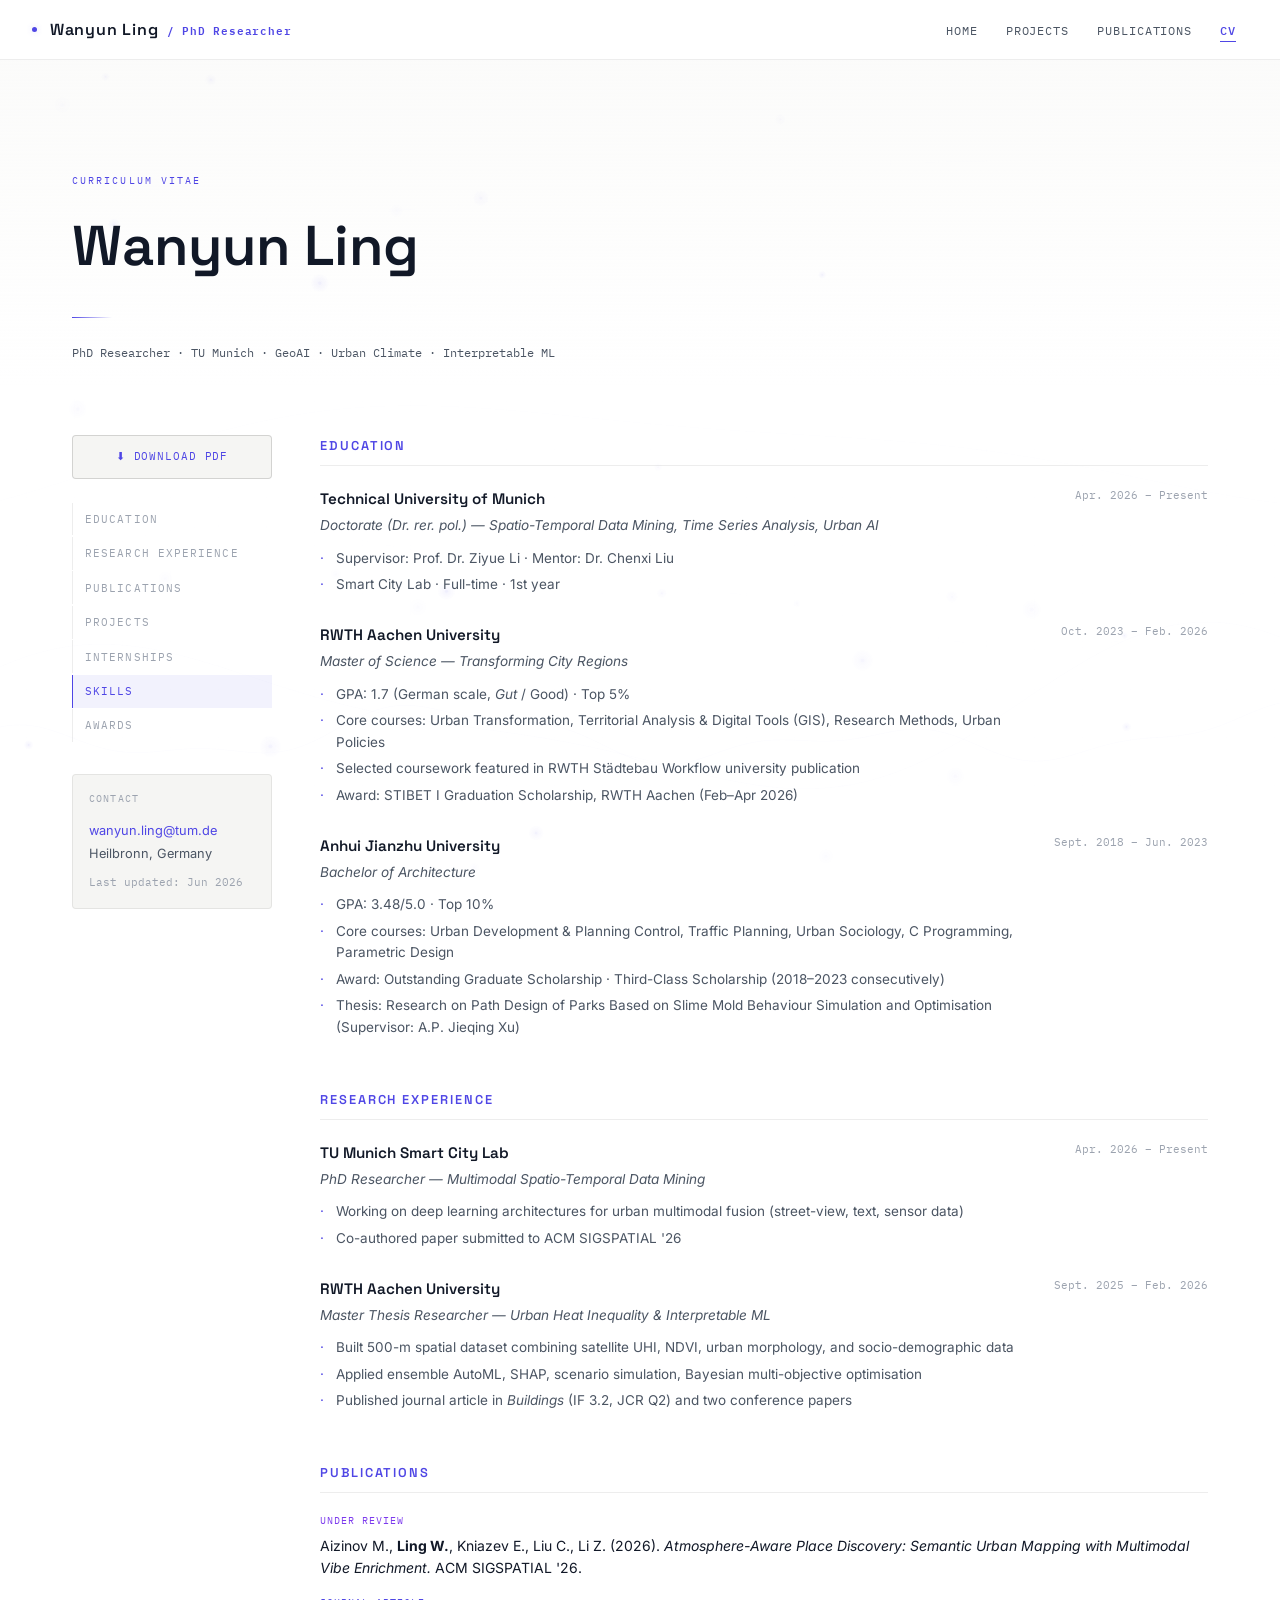
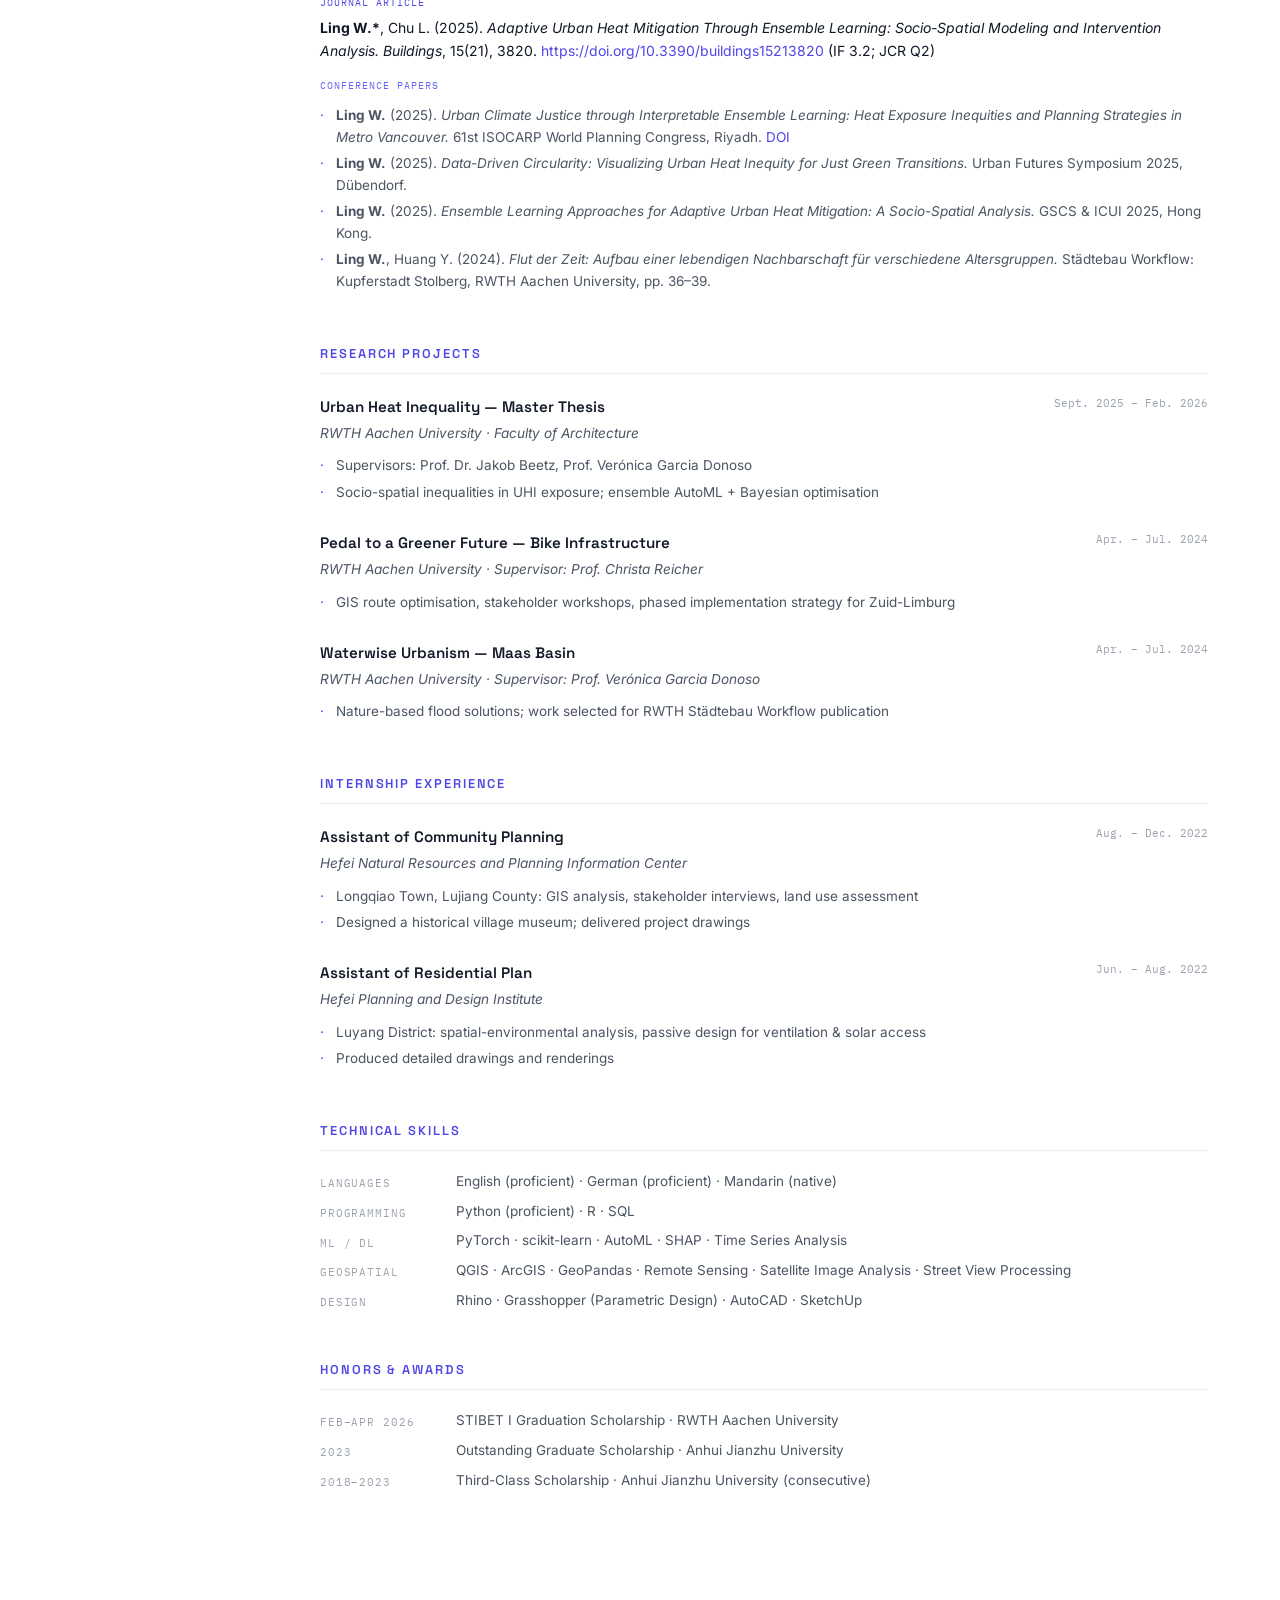
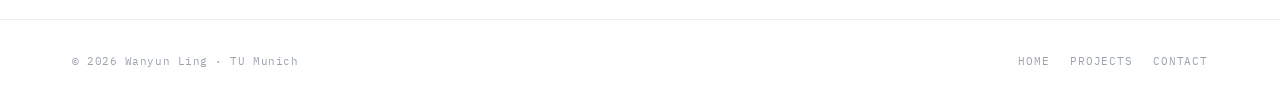
==== cv.html @ 62d0701e "Initial deploy — Wanyun Ling personal website" ====
<!DOCTYPE html>
<html lang="en">
<head>
  <meta charset="UTF-8" />
  <meta name="viewport" content="width=device-width, initial-scale=1.0" />
  <title>CV — Wanyun Ling</title>
  <link rel="stylesheet" href="css/style.css" />
</head>
<body>

<canvas id="bg-canvas"></canvas>

<nav class="nav">
  <div class="nav-logo">
    <span class="nav-dot"></span>
    Wanyun Ling
    <span>/ PhD Researcher</span>
  </div>
  <ul class="nav-links">
    <li><a href="index.html">Home</a></li>
    <li><a href="projects.html">Projects</a></li>
    <li><a href="index.html#publications">Publications</a></li>
    <li><a href="cv.html" class="active">CV</a></li>
  </ul>
  <button class="nav-toggle" aria-label="Menu">
    <span></span><span></span><span></span>
  </button>
</nav>

<main>
<div class="page-hero">
  <div class="page-hero-bg"></div>
  <div class="container" style="position: relative; z-index: 1; padding-top: 4rem;">
    <div class="section-label">Curriculum Vitae</div>
    <h1 class="section-title" style="font-size: clamp(2rem, 5vw, 3.5rem);">Wanyun Ling</h1>
    <div class="section-divider"></div>
    <p style="font-family: var(--font-mono); font-size: 0.78rem; color: var(--text-sub);">
      PhD Researcher · TU Munich · GeoAI · Urban Climate · Interpretable ML
    </p>
  </div>
</div>

<section class="section" style="padding-top: 1rem;">
  <div class="container">
    <div class="cv-layout">

      <!-- Sidebar ────────────────────────────────────────────── -->
      <aside class="cv-sidebar">
        <a href="wanyun_ling_cv_2026.pdf" download class="cv-download">⬇ Download PDF</a>

        <nav>
          <a href="#education">Education</a>
          <a href="#research">Research Experience</a>
          <a href="#publications">Publications</a>
          <a href="#projects">Projects</a>
          <a href="#internships">Internships</a>
          <a href="#skills">Skills</a>
          <a href="#awards">Awards</a>
        </nav>

        <div style="margin-top: 2rem; padding: 1rem; background: var(--surface); border: 1px solid var(--border); border-radius: var(--radius);">
          <div style="font-family: var(--font-mono); font-size: 0.6rem; letter-spacing: 0.12em; text-transform: uppercase; color: var(--text-dim); margin-bottom: 0.75rem;">Contact</div>
          <div style="font-size: 0.8rem; color: var(--text-sub); line-height: 1.8;">
            <div><a href="mailto:wanyun.ling@tum.de" style="color: var(--cyan);">wanyun.ling@tum.de</a></div>
            <div>Heilbronn, Germany</div>
            <div style="font-family: var(--font-mono); font-size: 0.7rem; color: var(--text-dim); margin-top: 0.4rem;">Last updated: Jun 2026</div>
          </div>
        </div>
      </aside>

      <!-- CV Content ──────────────────────────────────────────── -->
      <div>

        <!-- Education ─────────────────────────────────────────── -->
        <div class="cv-section" id="education">
          <div class="cv-section-title">Education</div>

          <div class="cv-entry">
            <div class="cv-entry-main">
              <h3>Technical University of Munich</h3>
              <h4>Doctorate (Dr. rer. pol.) — Spatio-Temporal Data Mining, Time Series Analysis, Urban AI</h4>
              <ul class="cv-bullets">
                <li>Supervisor: Prof. Dr. Ziyue Li · Mentor: Dr. Chenxi Liu</li>
                <li>Smart City Lab · Full-time · 1st year</li>
              </ul>
            </div>
            <div class="cv-entry-date">Apr. 2026 – Present</div>
          </div>

          <div class="cv-entry">
            <div class="cv-entry-main">
              <h3>RWTH Aachen University</h3>
              <h4>Master of Science — Transforming City Regions</h4>
              <ul class="cv-bullets">
                <li>GPA: 1.7 (German scale, <em>Gut</em> / Good) · Top 5%</li>
                <li>Core courses: Urban Transformation, Territorial Analysis &amp; Digital Tools (GIS), Research Methods, Urban Policies</li>
                <li>Selected coursework featured in RWTH Städtebau Workflow university publication</li>
                <li>Award: STIBET I Graduation Scholarship, RWTH Aachen (Feb–Apr 2026)</li>
              </ul>
            </div>
            <div class="cv-entry-date">Oct. 2023 – Feb. 2026</div>
          </div>

          <div class="cv-entry">
            <div class="cv-entry-main">
              <h3>Anhui Jianzhu University</h3>
              <h4>Bachelor of Architecture</h4>
              <ul class="cv-bullets">
                <li>GPA: 3.48/5.0 · Top 10%</li>
                <li>Core courses: Urban Development &amp; Planning Control, Traffic Planning, Urban Sociology, C Programming, Parametric Design</li>
                <li>Award: Outstanding Graduate Scholarship · Third-Class Scholarship (2018–2023 consecutively)</li>
                <li>Thesis: Research on Path Design of Parks Based on Slime Mold Behaviour Simulation and Optimisation (Supervisor: A.P. Jieqing Xu)</li>
              </ul>
            </div>
            <div class="cv-entry-date">Sept. 2018 – Jun. 2023</div>
          </div>
        </div>

        <!-- Research Experience ────────────────────────────────── -->
        <div class="cv-section" id="research">
          <div class="cv-section-title">Research Experience</div>

          <div class="cv-entry">
            <div class="cv-entry-main">
              <h3>TU Munich Smart City Lab</h3>
              <h4>PhD Researcher — Multimodal Spatio-Temporal Data Mining</h4>
              <ul class="cv-bullets">
                <li>Working on deep learning architectures for urban multimodal fusion (street-view, text, sensor data)</li>
                <li>Co-authored paper submitted to ACM SIGSPATIAL '26</li>
              </ul>
            </div>
            <div class="cv-entry-date">Apr. 2026 – Present</div>
          </div>

          <div class="cv-entry">
            <div class="cv-entry-main">
              <h3>RWTH Aachen University</h3>
              <h4>Master Thesis Researcher — Urban Heat Inequality &amp; Interpretable ML</h4>
              <ul class="cv-bullets">
                <li>Built 500-m spatial dataset combining satellite UHI, NDVI, urban morphology, and socio-demographic data</li>
                <li>Applied ensemble AutoML, SHAP, scenario simulation, Bayesian multi-objective optimisation</li>
                <li>Published journal article in <em>Buildings</em> (IF 3.2, JCR Q2) and two conference papers</li>
              </ul>
            </div>
            <div class="cv-entry-date">Sept. 2025 – Feb. 2026</div>
          </div>
        </div>

        <!-- Publications ──────────────────────────────────────── -->
        <div class="cv-section" id="publications">
          <div class="cv-section-title">Publications</div>

          <div style="margin-bottom: 1rem;" class="fade-in">
            <div style="font-family: var(--font-mono); font-size: 0.62rem; color: var(--orange); text-transform: uppercase; letter-spacing: 0.1em; margin-bottom: 0.3rem;">Under Review</div>
            <p style="font-size: 0.875rem; color: var(--text); line-height: 1.6;">
              Aizinov M., <strong>Ling W.</strong>, Kniazev E., Liu C., Li Z. (2026). <em>Atmosphere-Aware Place Discovery: Semantic Urban Mapping with Multimodal Vibe Enrichment.</em> ACM SIGSPATIAL '26.
            </p>
          </div>

          <div style="margin-bottom: 1rem;" class="fade-in">
            <div style="font-family: var(--font-mono); font-size: 0.62rem; color: var(--cyan); text-transform: uppercase; letter-spacing: 0.1em; margin-bottom: 0.3rem;">Journal Article</div>
            <p style="font-size: 0.875rem; color: var(--text); line-height: 1.6;">
              <strong>Ling W.*</strong>, Chu L. (2025). <em>Adaptive Urban Heat Mitigation Through Ensemble Learning: Socio-Spatial Modeling and Intervention Analysis.</em> <em>Buildings</em>, 15(21), 3820. <a href="https://doi.org/10.3390/buildings15213820" target="_blank">https://doi.org/10.3390/buildings15213820</a> (IF 3.2; JCR Q2)
            </p>
          </div>

          <div style="margin-bottom: 1rem;" class="fade-in">
            <div style="font-family: var(--font-mono); font-size: 0.62rem; color: var(--text-mono); text-transform: uppercase; letter-spacing: 0.1em; margin-bottom: 0.3rem;">Conference Papers</div>
            <ul class="cv-bullets">
              <li><strong>Ling W.</strong> (2025). <em>Urban Climate Justice through Interpretable Ensemble Learning: Heat Exposure Inequities and Planning Strategies in Metro Vancouver.</em> 61st ISOCARP World Planning Congress, Riyadh. <a href="https://doi.org/10.47472/VTngcBRh" target="_blank">DOI</a></li>
              <li><strong>Ling W.</strong> (2025). <em>Data-Driven Circularity: Visualizing Urban Heat Inequity for Just Green Transitions.</em> Urban Futures Symposium 2025, Dübendorf.</li>
              <li><strong>Ling W.</strong> (2025). <em>Ensemble Learning Approaches for Adaptive Urban Heat Mitigation: A Socio-Spatial Analysis.</em> GSCS &amp; ICUI 2025, Hong Kong.</li>
              <li><strong>Ling W.</strong>, Huang Y. (2024). <em>Flut der Zeit: Aufbau einer lebendigen Nachbarschaft für verschiedene Altersgruppen.</em> Städtebau Workflow: Kupferstadt Stolberg, RWTH Aachen University, pp. 36–39.</li>
            </ul>
          </div>
        </div>

        <!-- Projects ──────────────────────────────────────────── -->
        <div class="cv-section" id="projects">
          <div class="cv-section-title">Research Projects</div>

          <div class="cv-entry">
            <div class="cv-entry-main">
              <h3>Urban Heat Inequality — Master Thesis</h3>
              <h4>RWTH Aachen University · Faculty of Architecture</h4>
              <ul class="cv-bullets">
                <li>Supervisors: Prof. Dr. Jakob Beetz, Prof. Verónica Garcia Donoso</li>
                <li>Socio-spatial inequalities in UHI exposure; ensemble AutoML + Bayesian optimisation</li>
              </ul>
            </div>
            <div class="cv-entry-date">Sept. 2025 – Feb. 2026</div>
          </div>

          <div class="cv-entry">
            <div class="cv-entry-main">
              <h3>Pedal to a Greener Future — Bike Infrastructure</h3>
              <h4>RWTH Aachen University · Supervisor: Prof. Christa Reicher</h4>
              <ul class="cv-bullets">
                <li>GIS route optimisation, stakeholder workshops, phased implementation strategy for Zuid-Limburg</li>
              </ul>
            </div>
            <div class="cv-entry-date">Apr. – Jul. 2024</div>
          </div>

          <div class="cv-entry">
            <div class="cv-entry-main">
              <h3>Waterwise Urbanism — Maas Basin</h3>
              <h4>RWTH Aachen University · Supervisor: Prof. Verónica Garcia Donoso</h4>
              <ul class="cv-bullets">
                <li>Nature-based flood solutions; work selected for RWTH Städtebau Workflow publication</li>
              </ul>
            </div>
            <div class="cv-entry-date">Apr. – Jul. 2024</div>
          </div>
        </div>

        <!-- Internships ───────────────────────────────────────── -->
        <div class="cv-section" id="internships">
          <div class="cv-section-title">Internship Experience</div>

          <div class="cv-entry">
            <div class="cv-entry-main">
              <h3>Assistant of Community Planning</h3>
              <h4>Hefei Natural Resources and Planning Information Center</h4>
              <ul class="cv-bullets">
                <li>Longqiao Town, Lujiang County: GIS analysis, stakeholder interviews, land use assessment</li>
                <li>Designed a historical village museum; delivered project drawings</li>
              </ul>
            </div>
            <div class="cv-entry-date">Aug. – Dec. 2022</div>
          </div>

          <div class="cv-entry">
            <div class="cv-entry-main">
              <h3>Assistant of Residential Plan</h3>
              <h4>Hefei Planning and Design Institute</h4>
              <ul class="cv-bullets">
                <li>Luyang District: spatial-environmental analysis, passive design for ventilation &amp; solar access</li>
                <li>Produced detailed drawings and renderings</li>
              </ul>
            </div>
            <div class="cv-entry-date">Jun. – Aug. 2022</div>
          </div>
        </div>

        <!-- Skills ────────────────────────────────────────────── -->
        <div class="cv-section" id="skills">
          <div class="cv-section-title">Technical Skills</div>

          <div class="cv-skills-grid">
            <div class="cv-skill-cat">Languages</div>
            <div class="cv-skill-val">English (proficient) · German (proficient) · Mandarin (native)</div>

            <div class="cv-skill-cat">Programming</div>
            <div class="cv-skill-val">Python (proficient) · R · SQL</div>

            <div class="cv-skill-cat">ML / DL</div>
            <div class="cv-skill-val">PyTorch · scikit-learn · AutoML · SHAP · Time Series Analysis</div>

            <div class="cv-skill-cat">Geospatial</div>
            <div class="cv-skill-val">QGIS · ArcGIS · GeoPandas · Remote Sensing · Satellite Image Analysis · Street View Processing</div>

            <div class="cv-skill-cat">Design</div>
            <div class="cv-skill-val">Rhino · Grasshopper (Parametric Design) · AutoCAD · SketchUp</div>
          </div>
        </div>

        <!-- Awards ────────────────────────────────────────────── -->
        <div class="cv-section" id="awards">
          <div class="cv-section-title">Honors &amp; Awards</div>

          <div class="cv-skills-grid">
            <div class="cv-skill-cat">Feb–Apr 2026</div>
            <div class="cv-skill-val">STIBET I Graduation Scholarship · RWTH Aachen University</div>

            <div class="cv-skill-cat">2023</div>
            <div class="cv-skill-val">Outstanding Graduate Scholarship · Anhui Jianzhu University</div>

            <div class="cv-skill-cat">2018–2023</div>
            <div class="cv-skill-val">Third-Class Scholarship · Anhui Jianzhu University (consecutive)</div>
          </div>
        </div>

      </div><!-- /cv-content -->
    </div><!-- /cv-layout -->
  </div>
</section>

<footer class="footer">
  <div class="container">
    <div class="footer-inner">
      <div class="footer-copy">© 2026 Wanyun Ling · TU Munich</div>
      <div class="footer-links">
        <a href="index.html">Home</a>
        <a href="projects.html">Projects</a>
        <a href="mailto:wanyun.ling@tum.de">Contact</a>
      </div>
    </div>
  </div>
</footer>
</main>

<script src="js/main.js"></script>
</body>
</html>
---- css/style.css ----
/* ============================================================
   Urban Latent Atlas — Main Stylesheet
   Fonts: Space Grotesk · Inter · IBM Plex Mono
   ============================================================ */

@import url('https://fonts.googleapis.com/css2?family=Space+Grotesk:wght@300;400;500;600;700&family=Inter:wght@300;400;500;600&family=IBM+Plex+Mono:wght@300;400;500&display=swap');

/* ── Variables ─────────────────────────────────────────────── */
:root {
  --bg:        #ffffff;
  --surface:   #f5f5f3;
  --surface2:  #eceae6;
  --border:    rgba(0, 0, 0, 0.07);
  --border2:   rgba(0, 0, 0, 0.14);

  --cyan:      #4f46e5;
  --cyan-dim:  rgba(79, 70, 229, 0.07);
  --cyan-glow: rgba(79, 70, 229, 0.18);
  --orange:    #7c3aed;
  --orange-dim:rgba(124, 58, 237, 0.07);

  --text:      #111827;
  --text-sub:  #4b5563;
  --text-dim:  #9ca3af;
  --text-mono: #6366f1;

  --font-head: 'Space Grotesk', sans-serif;
  --font-body: 'Inter', sans-serif;
  --font-mono: 'IBM Plex Mono', monospace;

  --nav-h: 60px;
  --radius: 4px;
  --transition: 0.25s ease;
}

/* Studio mode (Portfolio page) */
.studio-mode {
  --bg:        #f8f5f0;
  --surface:   #edeae4;
  --surface2:  #e2ddd6;
  --border:    rgba(0, 0, 0, 0.08);
  --border2:   rgba(0, 0, 0, 0.16);
  --text:      #1a1a1a;
  --text-sub:  #555;
  --text-dim:  #999;
  --text-mono: #7a5c44;
  --cyan:      #4f46e5;
  --cyan-dim:  rgba(79, 70, 229, 0.07);
  --orange:    #7c3aed;
  --orange-dim:rgba(124, 58, 237, 0.07);
}

/* ── Reset ─────────────────────────────────────────────────── */
*, *::before, *::after { box-sizing: border-box; margin: 0; padding: 0; }

html {
  scroll-behavior: smooth;
  font-size: 16px;
}

body {
  background: var(--bg);
  color: var(--text);
  font-family: var(--font-body);
  line-height: 1.7;
  min-height: 100vh;
  overflow-x: hidden;
  transition: background var(--transition), color var(--transition);
}

a { color: var(--cyan); text-decoration: none; transition: color var(--transition); }
a:hover { color: var(--orange); }

img { max-width: 100%; display: block; }

/* ── Canvas Background ──────────────────────────────────────── */
#bg-canvas {
  position: fixed;
  inset: 0;
  z-index: 0;
  pointer-events: none;
  opacity: 0.18;
}

/* ── Navigation ─────────────────────────────────────────────── */
.nav {
  position: fixed;
  top: 0; left: 0; right: 0;
  height: var(--nav-h);
  z-index: 100;
  background: rgba(255, 255, 255, 0.92);
  backdrop-filter: blur(16px);
  border-bottom: 1px solid var(--border);
  display: flex;
  align-items: center;
  justify-content: space-between;
  padding: 0 2rem;
}

.nav-logo {
  font-family: var(--font-head);
  font-size: 1rem;
  font-weight: 600;
  letter-spacing: 0.05em;
  color: var(--text);
  display: flex;
  align-items: center;
  gap: 0.5rem;
}

.nav-logo span {
  color: var(--cyan);
  font-family: var(--font-mono);
  font-size: 0.7rem;
}

.nav-links {
  display: flex;
  align-items: center;
  gap: 0.25rem;
  list-style: none;
}

.nav-links a {
  font-family: var(--font-mono);
  font-size: 0.72rem;
  font-weight: 400;
  color: var(--text-sub);
  letter-spacing: 0.08em;
  text-transform: uppercase;
  padding: 0.4rem 0.75rem;
  border-radius: var(--radius);
  position: relative;
  transition: color var(--transition);
}

.nav-links a::after {
  content: '';
  position: absolute;
  bottom: 2px; left: 50%; right: 50%;
  height: 1px;
  background: var(--cyan);
  transition: left var(--transition), right var(--transition);
}

.nav-links a:hover,
.nav-links a.active {
  color: var(--text);
}

.nav-links a:hover::after,
.nav-links a.active::after {
  left: 0.75rem; right: 0.75rem;
}

.nav-links a.active {
  color: var(--cyan);
  font-weight: 500;
}

.nav-dot {
  width: 5px; height: 5px;
  border-radius: 50%;
  background: var(--cyan);
  box-shadow: 0 0 6px var(--cyan-glow);
  display: inline-block;
  margin-right: 0.3rem;
  animation: pulse 2s infinite;
}

@keyframes pulse {
  0%, 100% { opacity: 1; }
  50% { opacity: 0.3; }
}

/* Hamburger */
.nav-toggle {
  display: none;
  flex-direction: column;
  gap: 4px;
  cursor: pointer;
  padding: 4px;
}

.nav-toggle span {
  display: block;
  width: 22px; height: 1.5px;
  background: var(--text);
  transition: var(--transition);
}

/* ── Main Content Wrapper ───────────────────────────────────── */
main {
  position: relative;
  z-index: 1;
  padding-top: var(--nav-h);
}

/* ── Section Base ───────────────────────────────────────────── */
.section {
  padding: 5rem 0;
}

.container {
  max-width: 1200px;
  margin: 0 auto;
  padding: 0 2rem;
}

.container--wide {
  max-width: 1280px;
  margin: 0 auto;
  padding: 0 2rem;
}

/* ── Section Header ─────────────────────────────────────────── */
.section-label {
  font-family: var(--font-mono);
  font-size: 0.65rem;
  letter-spacing: 0.2em;
  text-transform: uppercase;
  color: var(--cyan);
  margin-bottom: 0.5rem;
}

.section-title {
  font-family: var(--font-head);
  font-size: clamp(1.5rem, 3vw, 2.25rem);
  font-weight: 600;
  color: var(--text);
  margin-bottom: 0.5rem;
}

.section-sub {
  color: var(--text-sub);
  font-size: 0.95rem;
  max-width: 560px;
}

.section-divider {
  width: 40px; height: 1px;
  background: linear-gradient(90deg, var(--cyan), transparent);
  margin: 1.5rem 0;
}

/* ── Hero (Home) ────────────────────────────────────────────── */
.hero {
  min-height: 100vh;
  display: flex;
  align-items: center;
  position: relative;
  overflow: hidden;
  padding-top: var(--nav-h);
}

.hero-content {
  position: relative;
  z-index: 2;
  max-width: 800px;
}

.hero-tag {
  font-family: var(--font-mono);
  font-size: 0.68rem;
  letter-spacing: 0.25em;
  text-transform: uppercase;
  color: var(--cyan);
  margin-bottom: 1.5rem;
  display: flex;
  align-items: center;
  gap: 0.6rem;
}

.hero-tag::before {
  content: '';
  width: 24px; height: 1px;
  background: var(--cyan);
}

.hero-name {
  font-family: var(--font-head);
  font-size: clamp(2.5rem, 7vw, 5rem);
  font-weight: 700;
  line-height: 1.05;
  color: var(--text);
  letter-spacing: -0.02em;
  margin-bottom: 1rem;
}

.hero-name em {
  font-style: normal;
  color: var(--cyan);
}

.hero-role {
  font-family: var(--font-mono);
  font-size: clamp(0.75rem, 1.5vw, 0.9rem);
  color: var(--text-sub);
  letter-spacing: 0.1em;
  margin-bottom: 1.5rem;
  display: flex;
  flex-wrap: wrap;
  gap: 0.5rem;
  align-items: center;
}

.hero-role-sep {
  color: var(--text-dim);
}

.hero-tagline {
  font-size: 1.05rem;
  color: var(--text);
  max-width: 560px;
  margin-bottom: 2.5rem;
  line-height: 1.8;
  border-left: 2px solid var(--cyan);
  padding-left: 1rem;
}

.hero-chips {
  display: flex;
  flex-wrap: wrap;
  gap: 0.5rem;
  margin-bottom: 2.5rem;
}

.chip {
  font-family: var(--font-mono);
  font-size: 0.65rem;
  letter-spacing: 0.1em;
  text-transform: uppercase;
  padding: 0.3rem 0.75rem;
  border: 1px solid var(--border2);
  border-radius: 2px;
  color: var(--text-sub);
  background: var(--surface);
  transition: var(--transition);
}

.chip:hover {
  border-color: var(--cyan);
  color: var(--cyan);
  background: var(--cyan-dim);
}

.chip--cyan {
  border-color: var(--cyan);
  color: var(--cyan);
  background: var(--cyan-dim);
}

.chip--orange {
  border-color: var(--orange);
  color: var(--orange);
  background: var(--orange-dim);
}

.hero-cta {
  display: flex;
  gap: 1rem;
  flex-wrap: wrap;
}

.btn {
  font-family: var(--font-mono);
  font-size: 0.72rem;
  letter-spacing: 0.1em;
  text-transform: uppercase;
  padding: 0.7rem 1.5rem;
  border-radius: var(--radius);
  border: 1px solid;
  cursor: pointer;
  transition: var(--transition);
  display: inline-flex;
  align-items: center;
  gap: 0.5rem;
}

.btn--primary {
  background: var(--cyan);
  border-color: var(--cyan);
  color: var(--bg);
  font-weight: 500;
}

.btn--primary:hover {
  background: transparent;
  color: var(--cyan);
}

.btn--ghost {
  background: transparent;
  border-color: var(--border2);
  color: var(--text-sub);
}

.btn--ghost:hover {
  border-color: var(--cyan);
  color: var(--cyan);
}

/* Hero scroll indicator */
.scroll-hint {
  position: absolute;
  bottom: 2rem;
  left: 50%;
  transform: translateX(-50%);
  display: flex;
  flex-direction: column;
  align-items: center;
  gap: 0.4rem;
  color: var(--text-dim);
  font-family: var(--font-mono);
  font-size: 0.6rem;
  letter-spacing: 0.15em;
  animation: scrollHint 2s ease infinite;
}

.scroll-hint::after {
  content: '';
  width: 1px;
  height: 32px;
  background: linear-gradient(var(--text-dim), transparent);
}

@keyframes scrollHint {
  0%, 100% { transform: translateX(-50%) translateY(0); opacity: 0.6; }
  50% { transform: translateX(-50%) translateY(6px); opacity: 1; }
}

/* ── Research Identity Grid ─────────────────────────────────── */
.identity-grid {
  display: grid;
  grid-template-columns: repeat(3, 1fr);
  gap: 1px;
  background: var(--border);
  border: 1px solid var(--border);
  margin-top: 3rem;
}

.identity-card {
  background: var(--surface);
  padding: 1.75rem;
  position: relative;
  overflow: hidden;
  transition: background var(--transition);
}

.identity-card::before {
  content: '';
  position: absolute;
  top: 0; left: 0; right: 0;
  height: 2px;
  background: linear-gradient(90deg, var(--cyan), transparent);
  opacity: 0;
  transition: opacity var(--transition);
}

.identity-card:hover {
  background: var(--surface2);
}

.identity-card:hover::before {
  opacity: 1;
}

.identity-num {
  font-family: var(--font-mono);
  font-size: 0.65rem;
  color: var(--cyan);
  letter-spacing: 0.15em;
  margin-bottom: 0.75rem;
}

.identity-card h3 {
  font-family: var(--font-head);
  font-size: 1rem;
  font-weight: 600;
  color: var(--text);
  margin-bottom: 0.5rem;
}

.identity-card p {
  font-size: 0.85rem;
  color: var(--text-sub);
  line-height: 1.6;
}

/* ── Card Grid ──────────────────────────────────────────────── */
.card-grid {
  display: grid;
  grid-template-columns: repeat(auto-fill, minmax(300px, 1fr));
  gap: 1rem;
  margin-top: 2rem;
}

.card {
  background: var(--surface);
  border: 1px solid var(--border);
  border-radius: var(--radius);
  padding: 1.5rem;
  position: relative;
  overflow: hidden;
  transition: border-color var(--transition), transform var(--transition);
}

.card::before {
  content: '';
  position: absolute;
  top: 0; left: 0; right: 0;
  height: 1px;
  background: linear-gradient(90deg, var(--cyan), var(--orange), transparent);
  opacity: 0;
  transition: opacity var(--transition);
}

.card:hover {
  border-color: var(--border2);
  transform: translateY(-2px);
}

.card:hover::before {
  opacity: 1;
}

.card-type {
  font-family: var(--font-mono);
  font-size: 0.6rem;
  letter-spacing: 0.2em;
  text-transform: uppercase;
  color: var(--text-dim);
  margin-bottom: 0.75rem;
}

.card h3 {
  font-family: var(--font-head);
  font-size: 1.05rem;
  font-weight: 600;
  color: var(--text);
  margin-bottom: 0.5rem;
  line-height: 1.4;
}

.card p {
  font-size: 0.875rem;
  color: var(--text-sub);
  line-height: 1.6;
  margin-bottom: 1rem;
}

.card-tags {
  display: flex;
  flex-wrap: wrap;
  gap: 0.35rem;
  margin-top: auto;
}

.tag {
  font-family: var(--font-mono);
  font-size: 0.6rem;
  letter-spacing: 0.08em;
  text-transform: uppercase;
  padding: 0.2rem 0.5rem;
  border: 1px solid var(--border2);
  border-radius: 2px;
  color: var(--text-dim);
}

/* ── Publications ───────────────────────────────────────────── */
.pub-list {
  margin-top: 2rem;
}

.pub-year-group {
  margin-bottom: 2.5rem;
}

.pub-year {
  font-family: var(--font-mono);
  font-size: 0.7rem;
  letter-spacing: 0.2em;
  color: var(--cyan);
  margin-bottom: 1rem;
  display: flex;
  align-items: center;
  gap: 0.75rem;
}

.pub-year::after {
  content: '';
  flex: 1;
  height: 1px;
  background: var(--border);
}

.pub-item {
  background: transparent;
  border: 1px solid rgba(0,0,0,0.07);
  border-left: 2px solid transparent;
  padding: 1.25rem 1.5rem;
  margin-bottom: 0.75rem;
  border-radius: var(--radius);
  transition: border-color var(--transition), border-left-color var(--transition), background var(--transition);
  position: relative;
}
.pub-item:hover {
  background: rgba(255,255,255,0.5);
}

.pub-item:hover {
  border-color: rgba(0,0,0,0.12);
  border-left-color: var(--cyan);
}

.pub-status {
  font-family: var(--font-mono);
  font-size: 0.6rem;
  letter-spacing: 0.15em;
  text-transform: uppercase;
  padding: 0.15rem 0.5rem;
  border-radius: 2px;
  display: inline-block;
  margin-bottom: 0.6rem;
}

.pub-status--published {
  background: rgba(0, 229, 255, 0.1);
  color: var(--cyan);
  border: 1px solid rgba(0, 229, 255, 0.2);
}

.pub-status--review {
  background: rgba(255, 107, 53, 0.08);
  color: var(--orange);
  border: 1px solid rgba(255, 107, 53, 0.2);
}

.pub-status--conference {
  background: rgba(109, 212, 160, 0.08);
  color: var(--text-mono);
  border: 1px solid rgba(109, 212, 160, 0.2);
}

.pub-item h3 {
  font-family: var(--font-head);
  font-size: 0.95rem;
  font-weight: 500;
  color: var(--text);
  margin-bottom: 0.4rem;
  line-height: 1.5;
}

.pub-item h3 a {
  color: var(--text);
}

.pub-item h3 a:hover {
  color: var(--cyan);
}

.pub-authors {
  font-size: 0.82rem;
  color: var(--text-sub);
  margin-bottom: 0.3rem;
}

.pub-authors strong {
  color: var(--text);
  font-weight: 500;
}

.pub-venue {
  font-family: var(--font-mono);
  font-size: 0.75rem;
  color: var(--text-dim);
  font-style: italic;
  margin-bottom: 0.75rem;
}

.pub-links {
  display: flex;
  gap: 0.5rem;
  flex-wrap: wrap;
}

.pub-link {
  font-family: var(--font-mono);
  font-size: 0.6rem;
  letter-spacing: 0.1em;
  text-transform: uppercase;
  padding: 0.2rem 0.6rem;
  border: 1px solid var(--border2);
  border-radius: 2px;
  color: var(--text-sub);
  transition: var(--transition);
}

.pub-link:hover {
  border-color: var(--cyan);
  color: var(--cyan);
  background: var(--cyan-dim);
}

/* ── Teaching ───────────────────────────────────────────────── */
.teaching-grid {
  display: grid;
  grid-template-columns: 1fr 1fr;
  gap: 1rem;
  margin-top: 2rem;
}

.teaching-item {
  background: var(--surface);
  border: 1px solid var(--border);
  padding: 1.25rem 1.5rem;
  border-radius: var(--radius);
  transition: border-color var(--transition);
}

.teaching-item:hover {
  border-color: var(--border2);
}

.teaching-role {
  font-family: var(--font-mono);
  font-size: 0.65rem;
  letter-spacing: 0.15em;
  text-transform: uppercase;
  color: var(--orange);
  margin-bottom: 0.4rem;
}

.teaching-item h3 {
  font-family: var(--font-head);
  font-size: 0.95rem;
  font-weight: 500;
  color: var(--text);
  margin-bottom: 0.25rem;
}

.teaching-meta {
  font-size: 0.8rem;
  color: var(--text-sub);
  margin-bottom: 0.5rem;
}

.teaching-item p {
  font-size: 0.82rem;
  color: var(--text-dim);
  line-height: 1.6;
}

/* Topics cloud */
.topics-cloud {
  display: flex;
  flex-wrap: wrap;
  gap: 0.5rem;
  margin-top: 2rem;
  padding: 1.5rem;
  background: var(--surface);
  border: 1px solid var(--border);
  border-radius: var(--radius);
}

/* ── Projects ───────────────────────────────────────────────── */
.project-item {
  background: var(--surface);
  border: 1px solid var(--border);
  border-radius: var(--radius);
  padding: 2rem;
  margin-bottom: 1.25rem;
  display: grid;
  grid-template-columns: 1fr auto;
  gap: 2rem;
  align-items: start;
  transition: border-color var(--transition);
  position: relative;
  overflow: hidden;
}

.project-item::after {
  content: '';
  position: absolute;
  inset: 0;
  background: linear-gradient(135deg, var(--cyan-dim) 0%, transparent 60%);
  opacity: 0;
  transition: opacity var(--transition);
  pointer-events: none;
}

.project-item:hover {
  border-color: var(--border2);
}

.project-item:hover::after {
  opacity: 1;
}

.project-category {
  font-family: var(--font-mono);
  font-size: 0.6rem;
  letter-spacing: 0.2em;
  text-transform: uppercase;
  color: var(--cyan);
  margin-bottom: 0.5rem;
}

.project-item h2 {
  font-family: var(--font-head);
  font-size: 1.1rem;
  font-weight: 600;
  color: var(--text);
  margin-bottom: 0.5rem;
  line-height: 1.4;
}

.project-item h2 a {
  color: var(--text);
}

.project-item h2 a:hover {
  color: var(--cyan);
}

.project-desc {
  font-size: 0.875rem;
  color: var(--text-sub);
  margin-bottom: 1rem;
  line-height: 1.7;
}

.project-meta {
  text-align: right;
  flex-shrink: 0;
}

.project-date {
  font-family: var(--font-mono);
  font-size: 0.7rem;
  color: var(--text-dim);
  letter-spacing: 0.05em;
  margin-bottom: 0.5rem;
}

.project-outputs {
  display: flex;
  flex-direction: column;
  gap: 0.25rem;
  align-items: flex-end;
}

.output-link {
  font-family: var(--font-mono);
  font-size: 0.6rem;
  letter-spacing: 0.1em;
  text-transform: uppercase;
  padding: 0.2rem 0.5rem;
  border: 1px solid var(--border2);
  border-radius: 2px;
  color: var(--text-sub);
  transition: var(--transition);
}

.output-link:hover {
  border-color: var(--cyan);
  color: var(--cyan);
  background: var(--cyan-dim);
}

/* ── CV Page ────────────────────────────────────────────────── */
.cv-layout {
  display: grid;
  grid-template-columns: 200px 1fr;
  gap: 3rem;
  margin-top: 2rem;
  align-items: start;
}

.cv-sidebar {
  position: sticky;
  top: calc(var(--nav-h) + 2rem);
}

.cv-sidebar nav a {
  display: block;
  font-family: var(--font-mono);
  font-size: 0.68rem;
  letter-spacing: 0.1em;
  text-transform: uppercase;
  color: var(--text-dim);
  padding: 0.45rem 0.75rem;
  border-left: 1px solid var(--border);
  margin-bottom: 0.1rem;
  transition: var(--transition);
}

.cv-sidebar nav a:hover,
.cv-sidebar nav a.active {
  color: var(--cyan);
  border-left-color: var(--cyan);
  background: var(--cyan-dim);
}

.cv-download {
  margin-bottom: 1.5rem;
  padding: 0.7rem 1rem;
  background: var(--surface);
  border: 1px solid var(--border2);
  border-radius: var(--radius);
  font-family: var(--font-mono);
  font-size: 0.7rem;
  letter-spacing: 0.08em;
  text-transform: uppercase;
  color: var(--cyan);
  text-align: center;
  display: block;
  transition: var(--transition);
}

.cv-download:hover {
  background: var(--cyan);
  color: var(--bg);
}

.cv-section {
  margin-bottom: 3rem;
}

.cv-section-title {
  font-family: var(--font-head);
  font-size: 0.8rem;
  font-weight: 600;
  letter-spacing: 0.15em;
  text-transform: uppercase;
  color: var(--cyan);
  margin-bottom: 1.25rem;
  padding-bottom: 0.5rem;
  border-bottom: 1px solid var(--border);
}

.cv-entry {
  display: grid;
  grid-template-columns: 1fr auto;
  gap: 1rem;
  margin-bottom: 1.5rem;
  align-items: start;
}

.cv-entry-main h3 {
  font-family: var(--font-head);
  font-size: 0.95rem;
  font-weight: 600;
  color: var(--text);
  margin-bottom: 0.15rem;
}

.cv-entry-main h4 {
  font-size: 0.85rem;
  font-weight: 400;
  color: var(--text-sub);
  font-style: italic;
  margin-bottom: 0.5rem;
}

.cv-entry-date {
  font-family: var(--font-mono);
  font-size: 0.7rem;
  color: var(--text-dim);
  text-align: right;
  white-space: nowrap;
}

.cv-bullets {
  list-style: none;
  padding: 0;
  margin-top: 0.5rem;
}

.cv-bullets li {
  font-size: 0.845rem;
  color: var(--text-sub);
  padding: 0.15rem 0 0.15rem 1rem;
  position: relative;
  line-height: 1.6;
}

.cv-bullets li::before {
  content: '·';
  position: absolute;
  left: 0;
  color: var(--cyan);
}

.cv-skills-grid {
  display: grid;
  grid-template-columns: 120px 1fr;
  gap: 0.5rem 1rem;
  align-items: start;
}

.cv-skill-cat {
  font-family: var(--font-mono);
  font-size: 0.68rem;
  letter-spacing: 0.08em;
  text-transform: uppercase;
  color: var(--text-dim);
  padding-top: 0.2rem;
}

.cv-skill-val {
  font-size: 0.845rem;
  color: var(--text-sub);
  line-height: 1.6;
}

/* ── Portfolio ──────────────────────────────────────────────── */
.portfolio-nav {
  display: flex;
  gap: 0.5rem;
  flex-wrap: wrap;
  margin-bottom: 2.5rem;
}

.portfolio-nav button {
  font-family: var(--font-mono);
  font-size: 0.68rem;
  letter-spacing: 0.12em;
  text-transform: uppercase;
  padding: 0.45rem 1rem;
  border: 1px solid var(--border2);
  border-radius: var(--radius);
  background: transparent;
  color: var(--text-sub);
  cursor: pointer;
  transition: var(--transition);
}

.portfolio-nav button:hover,
.portfolio-nav button.active {
  border-color: var(--orange);
  color: var(--orange);
  background: var(--orange-dim);
}

.portfolio-grid {
  columns: 3;
  column-gap: 1rem;
}

.portfolio-item {
  break-inside: avoid;
  margin-bottom: 1rem;
  position: relative;
  overflow: hidden;
  border-radius: var(--radius);
  background: var(--surface);
  border: 1px solid var(--border);
  cursor: pointer;
}

.portfolio-item img {
  width: 100%;
  display: block;
  transition: transform 0.4s ease;
  filter: saturate(0.85);
}

.portfolio-item:hover img {
  transform: scale(1.03);
}

.portfolio-overlay {
  position: absolute;
  bottom: 0; left: 0; right: 0;
  background: linear-gradient(transparent, rgba(8,11,16,0.92));
  padding: 1.5rem 1rem 0.75rem;
  transform: translateY(100%);
  transition: transform 0.3s ease;
}

.portfolio-item:hover .portfolio-overlay {
  transform: translateY(0);
}

.portfolio-overlay h4 {
  font-family: var(--font-head);
  font-size: 0.85rem;
  color: var(--text);
  margin-bottom: 0.2rem;
}

.portfolio-overlay span {
  font-family: var(--font-mono);
  font-size: 0.6rem;
  letter-spacing: 0.1em;
  text-transform: uppercase;
  color: var(--orange);
}

/* Placeholder images */
.portfolio-placeholder {
  width: 100%;
  aspect-ratio: var(--ar, 1);
  display: flex;
  align-items: center;
  justify-content: center;
  background: var(--surface2);
  color: var(--text-dim);
  font-family: var(--font-mono);
  font-size: 0.7rem;
  letter-spacing: 0.1em;
}

/* ── Stats Row ──────────────────────────────────────────────── */
.stats-row {
  display: grid;
  grid-template-columns: repeat(4, 1fr);
  gap: 1px;
  background: var(--border);
  border: 1px solid var(--border);
  margin: 3rem 0;
}

.stat-item {
  background: var(--surface);
  padding: 1.5rem;
  text-align: center;
}

.stat-value {
  font-family: var(--font-head);
  font-size: 2rem;
  font-weight: 700;
  color: var(--cyan);
  line-height: 1;
  margin-bottom: 0.4rem;
}

.stat-label {
  font-family: var(--font-mono);
  font-size: 0.62rem;
  letter-spacing: 0.15em;
  text-transform: uppercase;
  color: var(--text-dim);
}

/* ── Footer ─────────────────────────────────────────────────── */
.footer {
  border-top: 1px solid var(--border);
  padding: 2rem 0;
  position: relative;
  z-index: 1;
}

.footer-inner {
  display: flex;
  justify-content: space-between;
  align-items: center;
  flex-wrap: wrap;
  gap: 1rem;
}

.footer-copy {
  font-family: var(--font-mono);
  font-size: 0.68rem;
  color: var(--text-dim);
  letter-spacing: 0.05em;
}

.footer-links {
  display: flex;
  gap: 1.25rem;
}

.footer-links a {
  font-family: var(--font-mono);
  font-size: 0.68rem;
  letter-spacing: 0.08em;
  text-transform: uppercase;
  color: var(--text-dim);
}

.footer-links a:hover {
  color: var(--cyan);
}

/* ── Coord Display ──────────────────────────────────────────── */
.coord-display {
  font-family: var(--font-mono);
  font-size: 0.62rem;
  color: var(--text-dim);
  letter-spacing: 0.05em;
}

/* ── Lightbox ───────────────────────────────────────────────── */
.lightbox {
  position: fixed;
  inset: 0;
  z-index: 200;
  background: rgba(0,0,0,0.92);
  display: flex;
  align-items: center;
  justify-content: center;
  opacity: 0;
  pointer-events: none;
  transition: opacity 0.3s ease;
}

.lightbox.active {
  opacity: 1;
  pointer-events: all;
}

.lightbox img {
  max-width: 90vw;
  max-height: 88vh;
  object-fit: contain;
  border-radius: var(--radius);
}

.lightbox-close {
  position: absolute;
  top: 1.5rem; right: 2rem;
  font-family: var(--font-mono);
  font-size: 1.5rem;
  color: var(--text-sub);
  cursor: pointer;
  background: none;
  border: none;
  transition: color var(--transition);
}

.lightbox-close:hover { color: var(--orange); }

/* ── Page Hero (inner pages) ────────────────────────────────── */
.page-hero {
  padding: 3rem 0 1.5rem;
  position: relative;
}

.page-hero-bg {
  position: absolute;
  inset: 0;
  background: linear-gradient(180deg, var(--surface) 0%, transparent 100%);
  opacity: 0.4;
}

/* ── Animations ─────────────────────────────────────────────── */
.fade-in {
  opacity: 0;
  transform: translateY(16px);
  transition: opacity 0.6s ease, transform 0.6s ease;
}

.fade-in.visible {
  opacity: 1;
  transform: none;
}

/* ── Responsive ─────────────────────────────────────────────── */
@media (max-width: 768px) {
  .nav-links { display: none; }
  .nav-links.open {
    display: flex;
    flex-direction: column;
    position: absolute;
    top: var(--nav-h);
    left: 0; right: 0;
    background: var(--surface);
    border-bottom: 1px solid var(--border);
    padding: 1rem;
    gap: 0;
  }
  .nav-toggle { display: flex; }

  .identity-grid { grid-template-columns: 1fr; }
  .teaching-grid { grid-template-columns: 1fr; }
  .stats-row { grid-template-columns: 1fr 1fr; }
  .cv-layout { grid-template-columns: 1fr; }
  .cv-sidebar { position: static; }
  .project-item { grid-template-columns: 1fr; }
  .project-meta { text-align: left; }
  .project-outputs { align-items: flex-start; flex-direction: row; }
  .portfolio-grid { columns: 2; }
  .footer-inner { flex-direction: column; text-align: center; }
  .hero-cta { flex-direction: column; }
}

@media (max-width: 480px) {
  .portfolio-grid { columns: 1; }
  .stats-row { grid-template-columns: 1fr; }
  .card-grid { grid-template-columns: 1fr; }
}
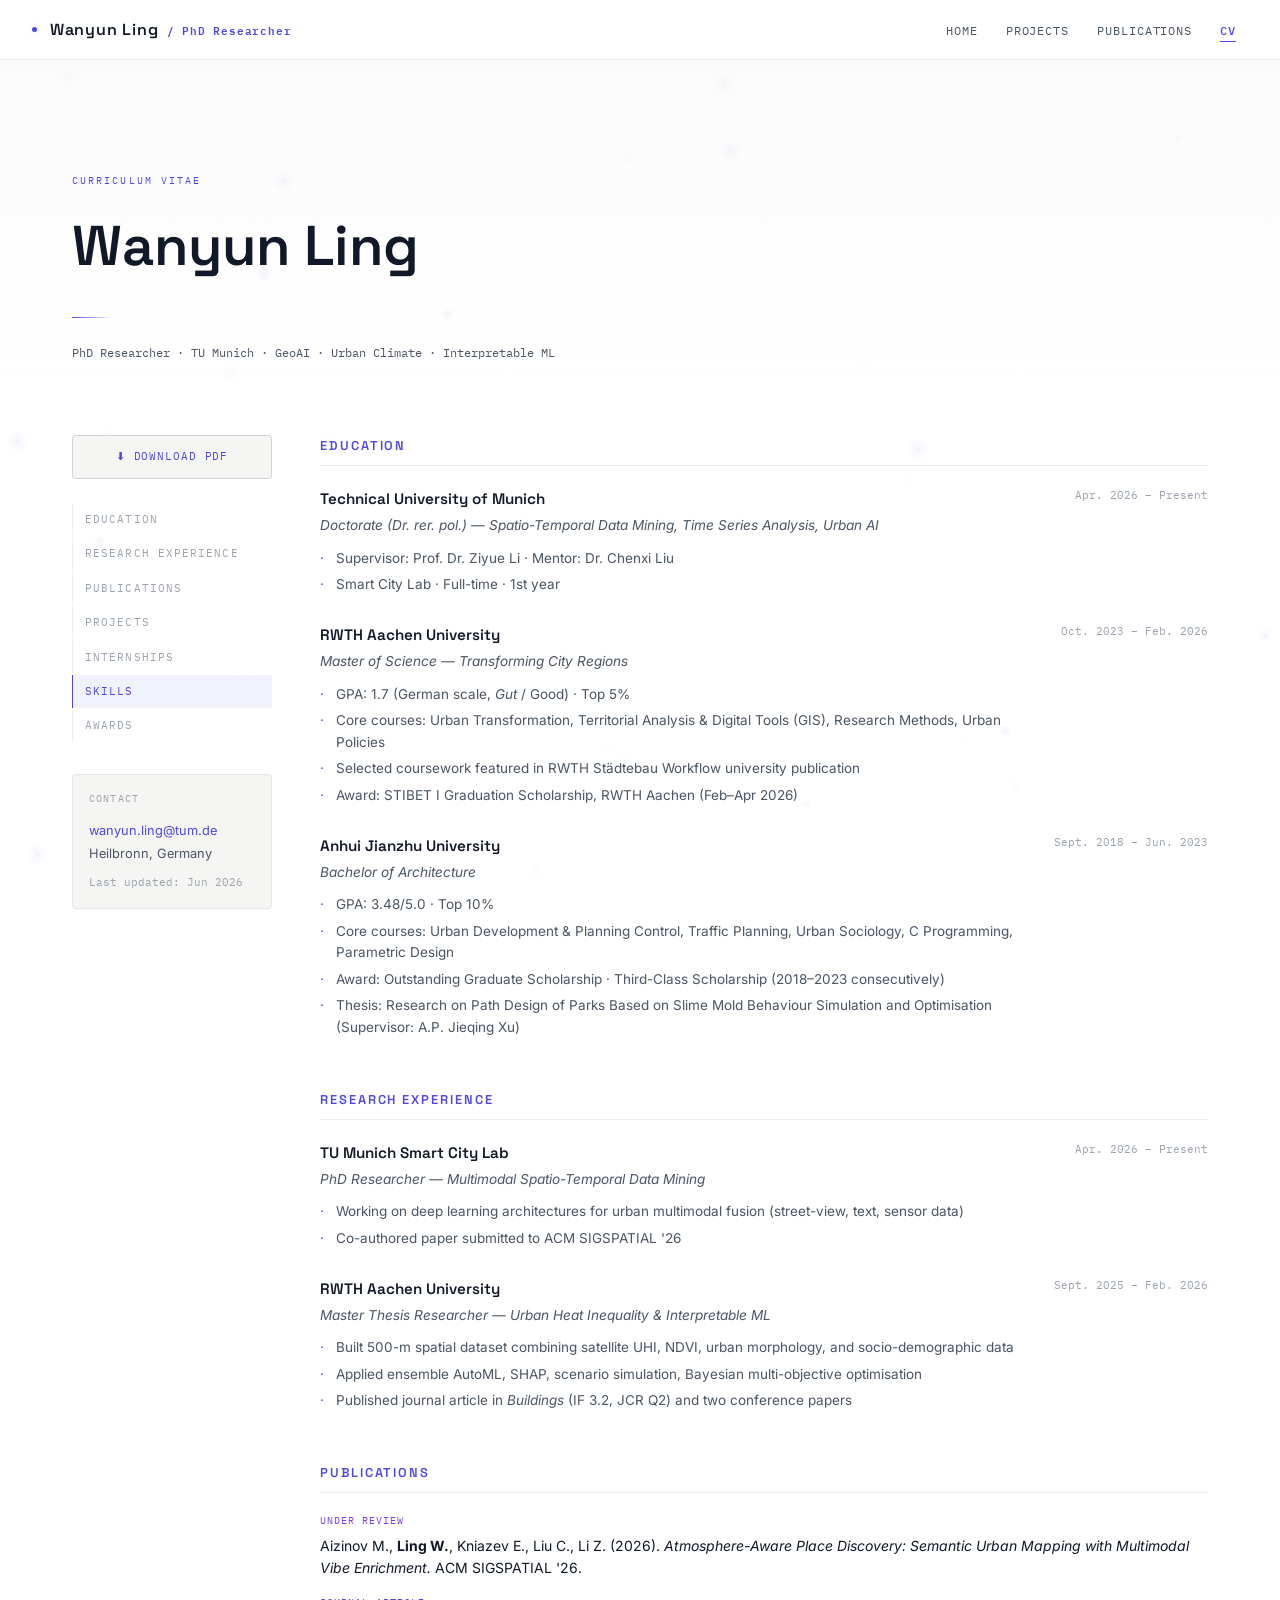
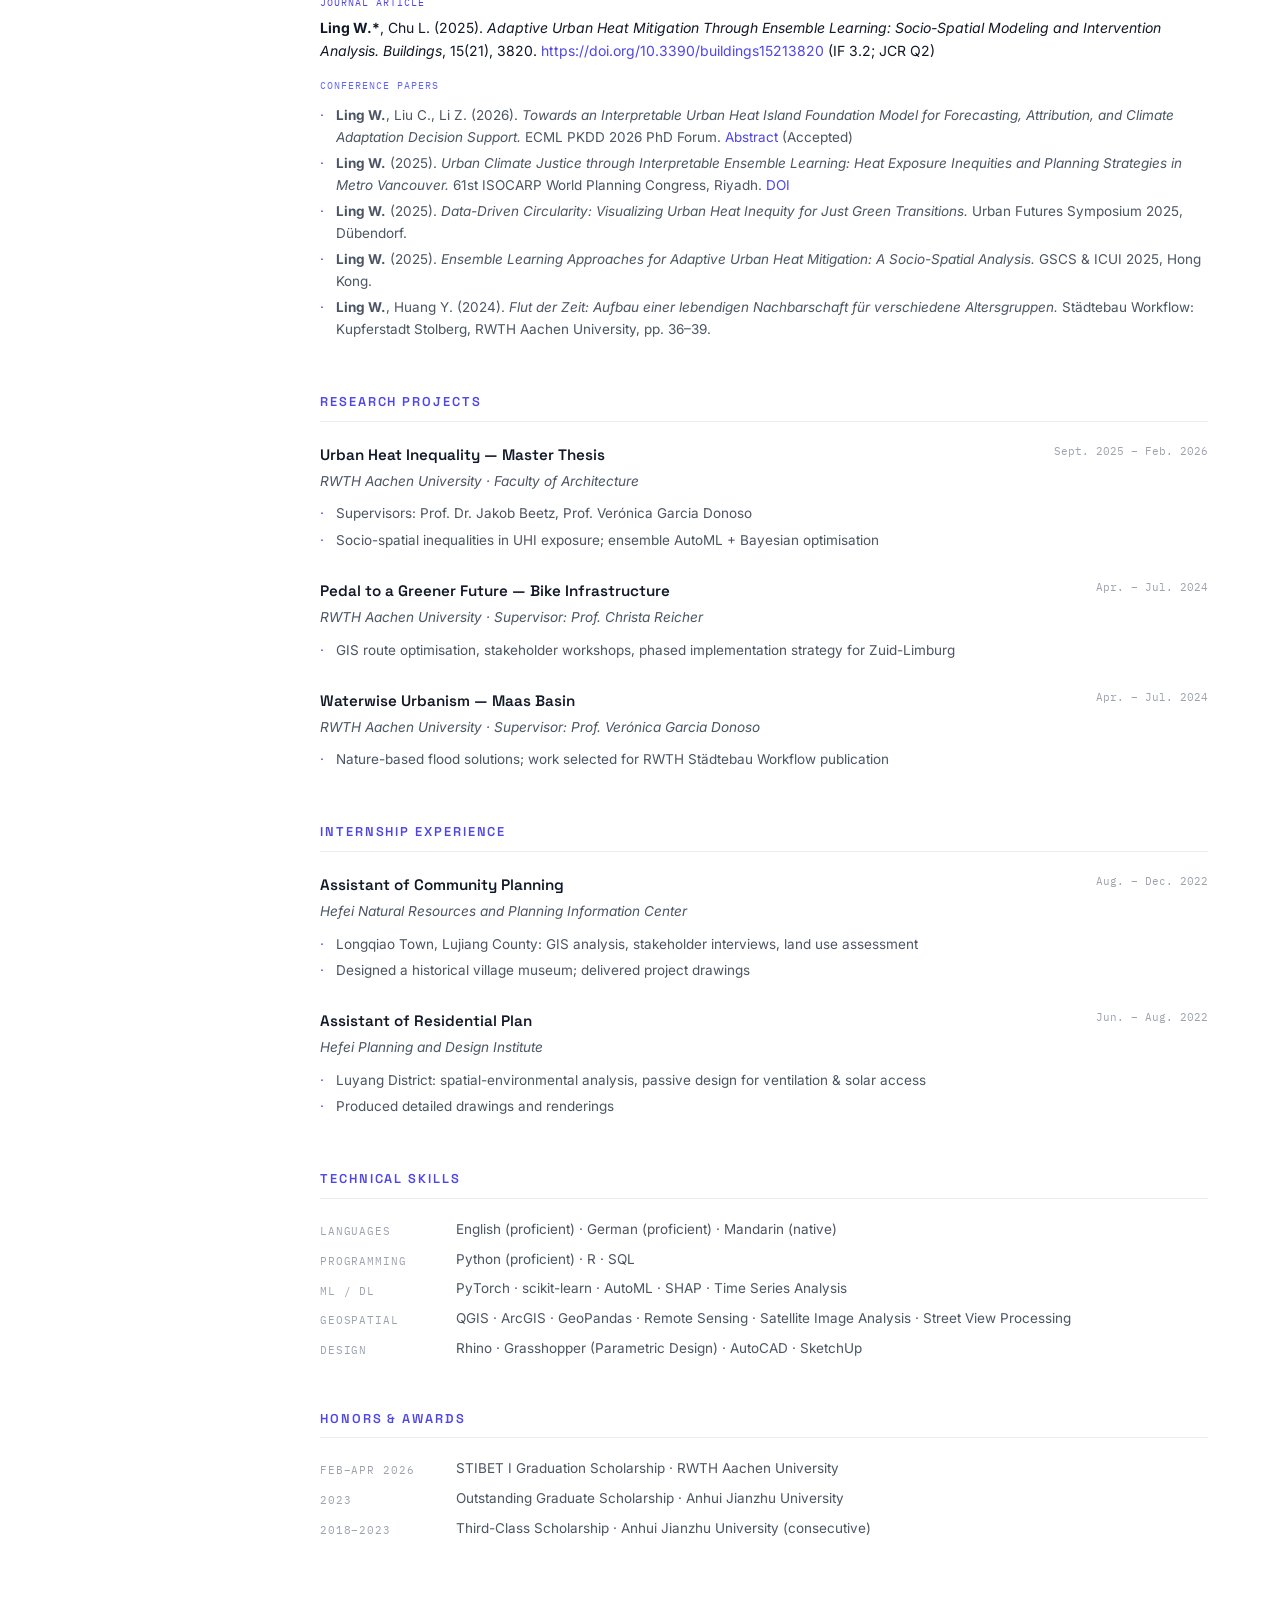
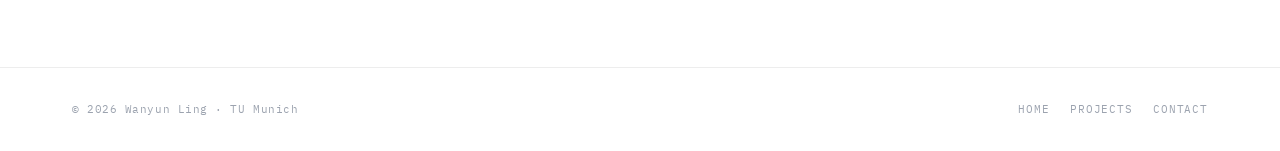
==== commit 99955a49: "Update ECML PKDD paper status" ====
--- a/cv.html
+++ b/cv.html
@@ -167,6 +167,7 @@
           <div style="margin-bottom: 1rem;" class="fade-in">
             <div style="font-family: var(--font-mono); font-size: 0.62rem; color: var(--text-mono); text-transform: uppercase; letter-spacing: 0.1em; margin-bottom: 0.3rem;">Conference Papers</div>
             <ul class="cv-bullets">
+              <li><strong>Ling W.</strong>, Liu C., Li Z. (2026). <em>Towards an Interpretable Urban Heat Island Foundation Model for Forecasting, Attribution, and Climate Adaptation Decision Support.</em> ECML PKDD 2026 PhD Forum. <a href="project/ecmlpkdd/draft_1/phd_forum_wyl.pdf" target="_blank">Abstract</a> (Accepted)</li>
               <li><strong>Ling W.</strong> (2025). <em>Urban Climate Justice through Interpretable Ensemble Learning: Heat Exposure Inequities and Planning Strategies in Metro Vancouver.</em> 61st ISOCARP World Planning Congress, Riyadh. <a href="https://doi.org/10.47472/VTngcBRh" target="_blank">DOI</a></li>
               <li><strong>Ling W.</strong> (2025). <em>Data-Driven Circularity: Visualizing Urban Heat Inequity for Just Green Transitions.</em> Urban Futures Symposium 2025, Dübendorf.</li>
               <li><strong>Ling W.</strong> (2025). <em>Ensemble Learning Approaches for Adaptive Urban Heat Mitigation: A Socio-Spatial Analysis.</em> GSCS &amp; ICUI 2025, Hong Kong.</li>
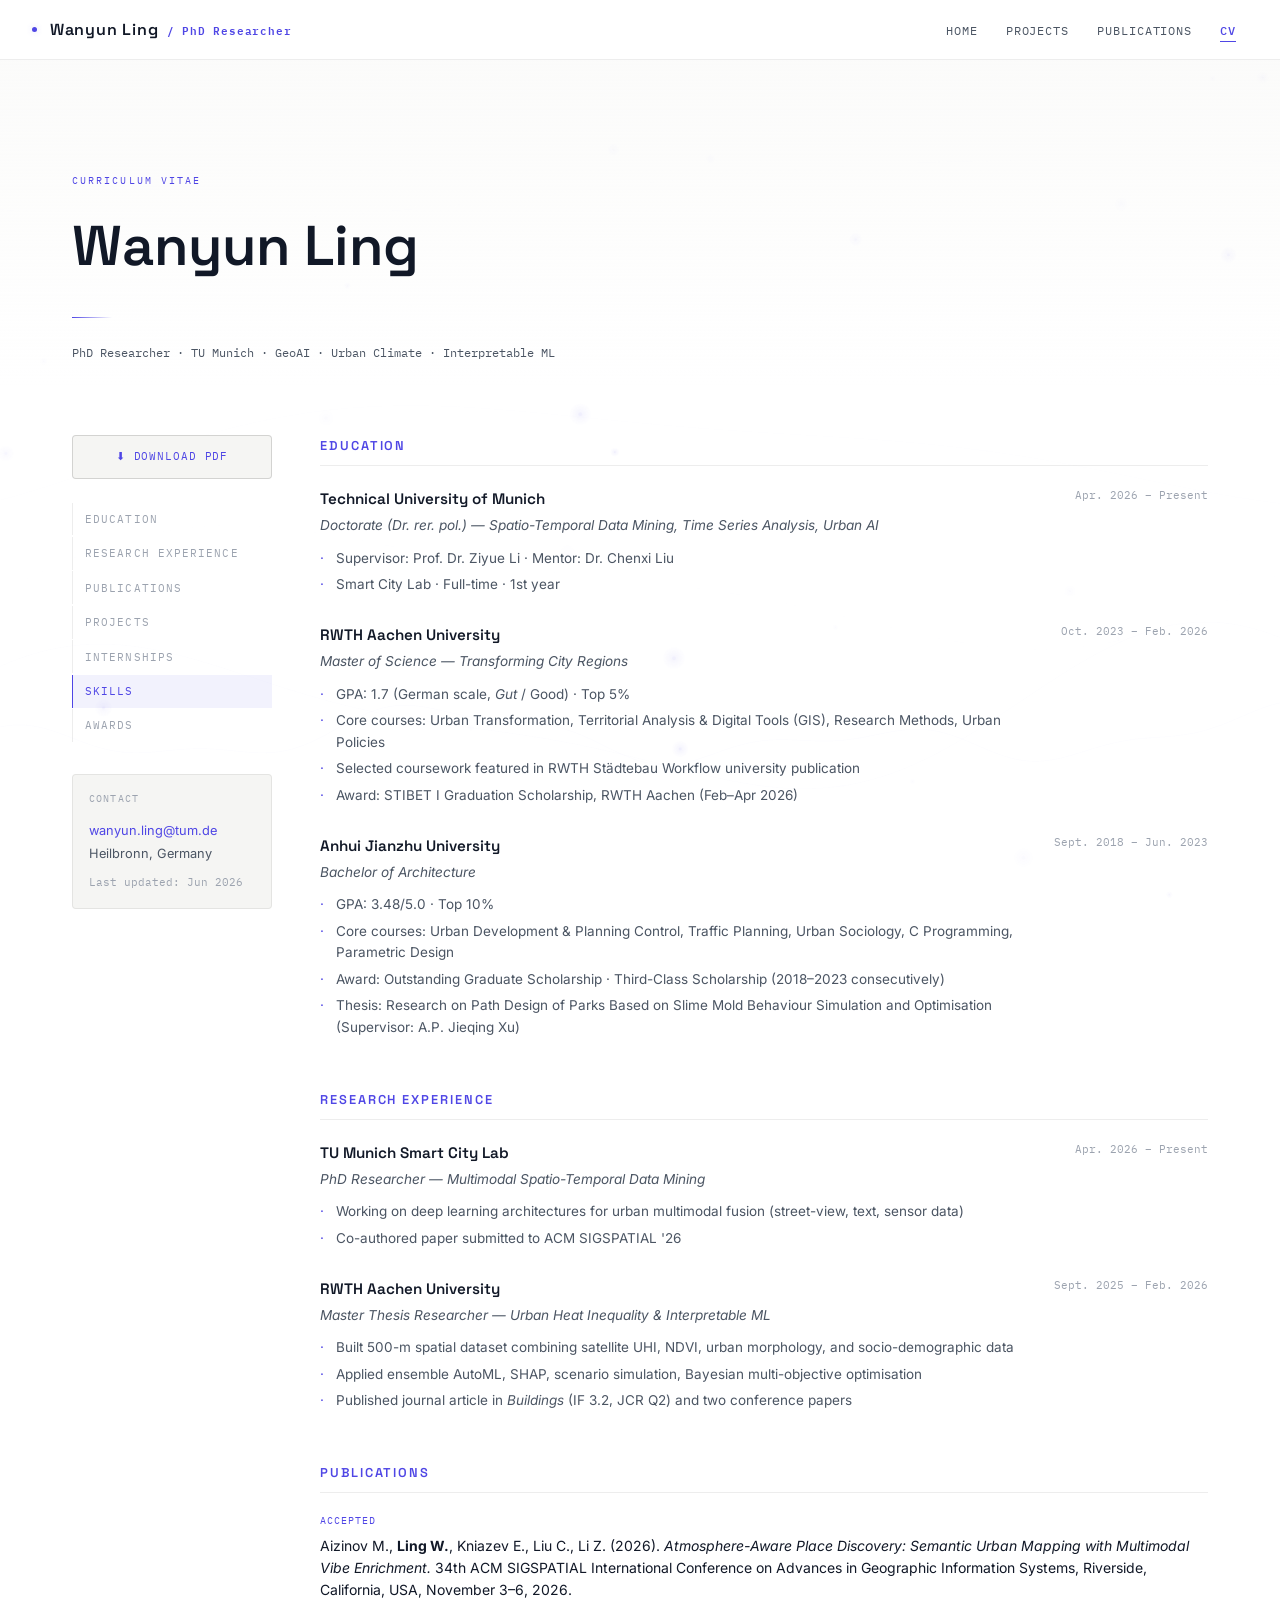
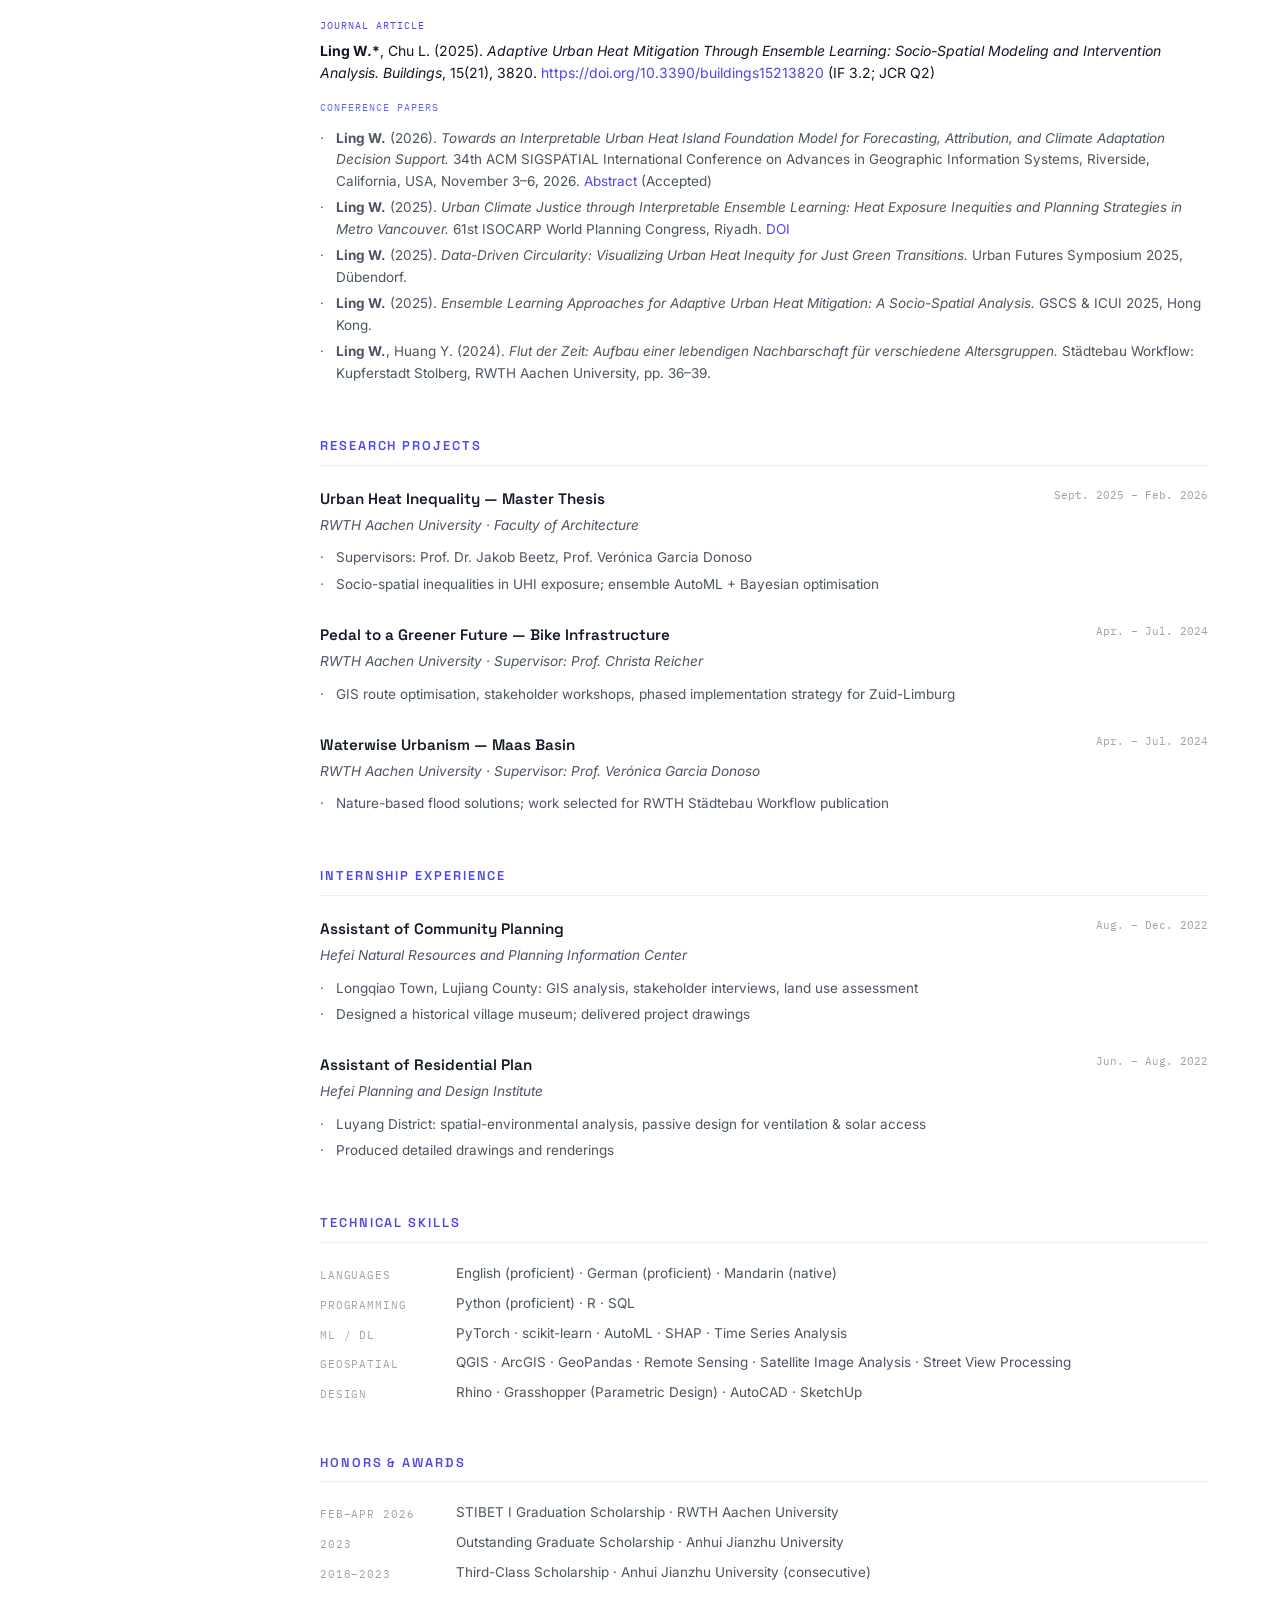
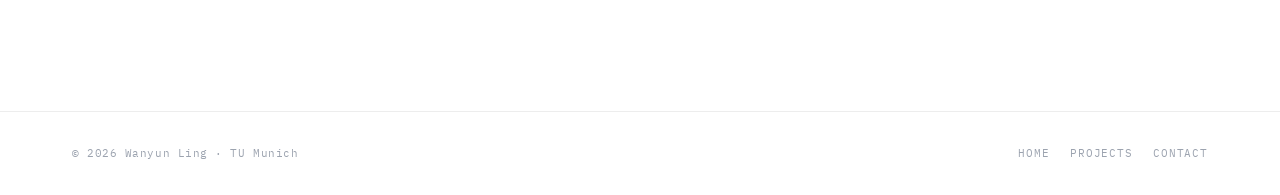
==== commit 2f8b328e: "Update SIGSPATIAL publication details" ====
--- a/cv.html
+++ b/cv.html
@@ -151,9 +151,9 @@
           <div class="cv-section-title">Publications</div>
 
           <div style="margin-bottom: 1rem;" class="fade-in">
-            <div style="font-family: var(--font-mono); font-size: 0.62rem; color: var(--orange); text-transform: uppercase; letter-spacing: 0.1em; margin-bottom: 0.3rem;">Under Review</div>
+            <div style="font-family: var(--font-mono); font-size: 0.62rem; color: var(--cyan); text-transform: uppercase; letter-spacing: 0.1em; margin-bottom: 0.3rem;">Accepted</div>
             <p style="font-size: 0.875rem; color: var(--text); line-height: 1.6;">
-              Aizinov M., <strong>Ling W.</strong>, Kniazev E., Liu C., Li Z. (2026). <em>Atmosphere-Aware Place Discovery: Semantic Urban Mapping with Multimodal Vibe Enrichment.</em> ACM SIGSPATIAL '26.
+              Aizinov M., <strong>Ling W.</strong>, Kniazev E., Liu C., Li Z. (2026). <em>Atmosphere-Aware Place Discovery: Semantic Urban Mapping with Multimodal Vibe Enrichment.</em> 34th ACM SIGSPATIAL International Conference on Advances in Geographic Information Systems, Riverside, California, USA, November 3–6, 2026.
             </p>
           </div>
 
@@ -167,7 +167,7 @@
           <div style="margin-bottom: 1rem;" class="fade-in">
             <div style="font-family: var(--font-mono); font-size: 0.62rem; color: var(--text-mono); text-transform: uppercase; letter-spacing: 0.1em; margin-bottom: 0.3rem;">Conference Papers</div>
             <ul class="cv-bullets">
-              <li><strong>Ling W.</strong>, Liu C., Li Z. (2026). <em>Towards an Interpretable Urban Heat Island Foundation Model for Forecasting, Attribution, and Climate Adaptation Decision Support.</em> ECML PKDD 2026 PhD Forum. <a href="project/ecmlpkdd/draft_1/phd_forum_wyl.pdf" target="_blank">Abstract</a> (Accepted)</li>
+              <li><strong>Ling W.</strong> (2026). <em>Towards an Interpretable Urban Heat Island Foundation Model for Forecasting, Attribution, and Climate Adaptation Decision Support.</em> 34th ACM SIGSPATIAL International Conference on Advances in Geographic Information Systems, Riverside, California, USA, November 3–6, 2026. <a href="project/ecmlpkdd/draft_1/phd_forum_wyl.pdf" target="_blank">Abstract</a> (Accepted)</li>
               <li><strong>Ling W.</strong> (2025). <em>Urban Climate Justice through Interpretable Ensemble Learning: Heat Exposure Inequities and Planning Strategies in Metro Vancouver.</em> 61st ISOCARP World Planning Congress, Riyadh. <a href="https://doi.org/10.47472/VTngcBRh" target="_blank">DOI</a></li>
               <li><strong>Ling W.</strong> (2025). <em>Data-Driven Circularity: Visualizing Urban Heat Inequity for Just Green Transitions.</em> Urban Futures Symposium 2025, Dübendorf.</li>
               <li><strong>Ling W.</strong> (2025). <em>Ensemble Learning Approaches for Adaptive Urban Heat Mitigation: A Socio-Spatial Analysis.</em> GSCS &amp; ICUI 2025, Hong Kong.</li>
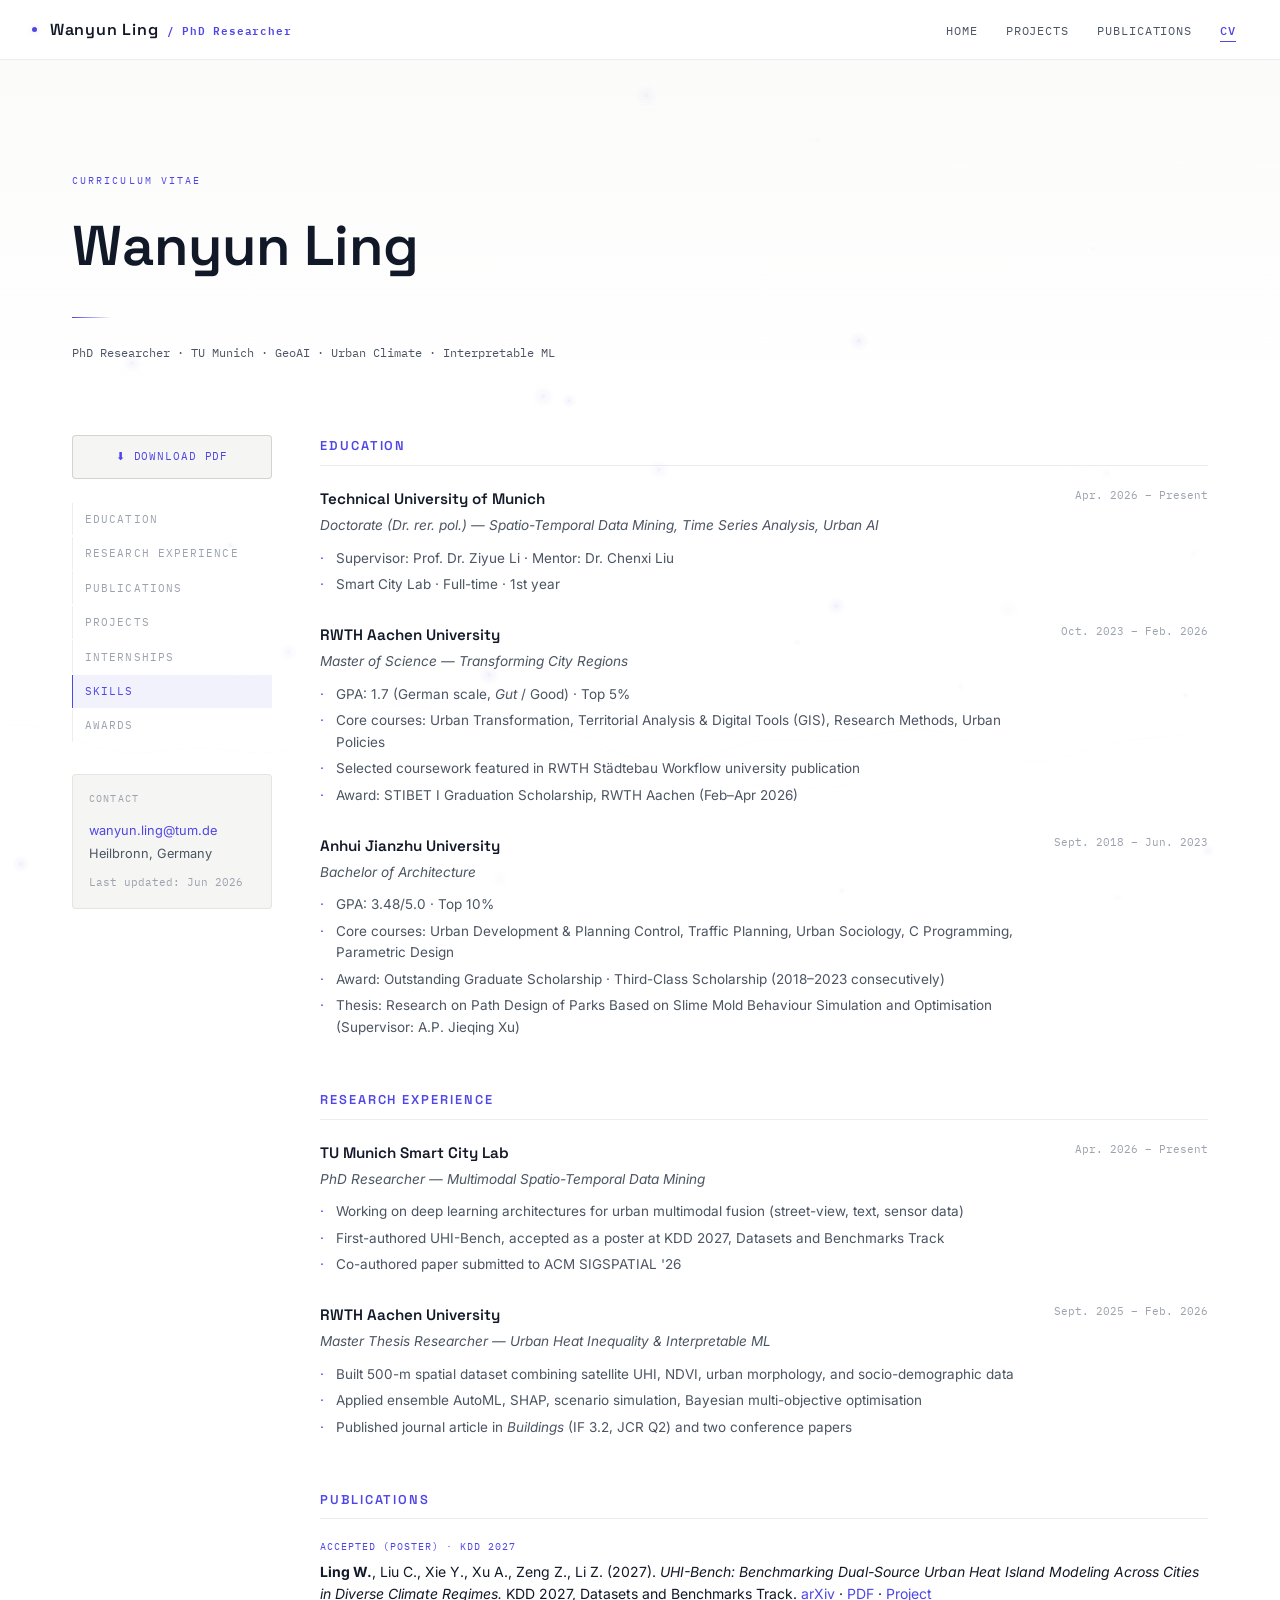
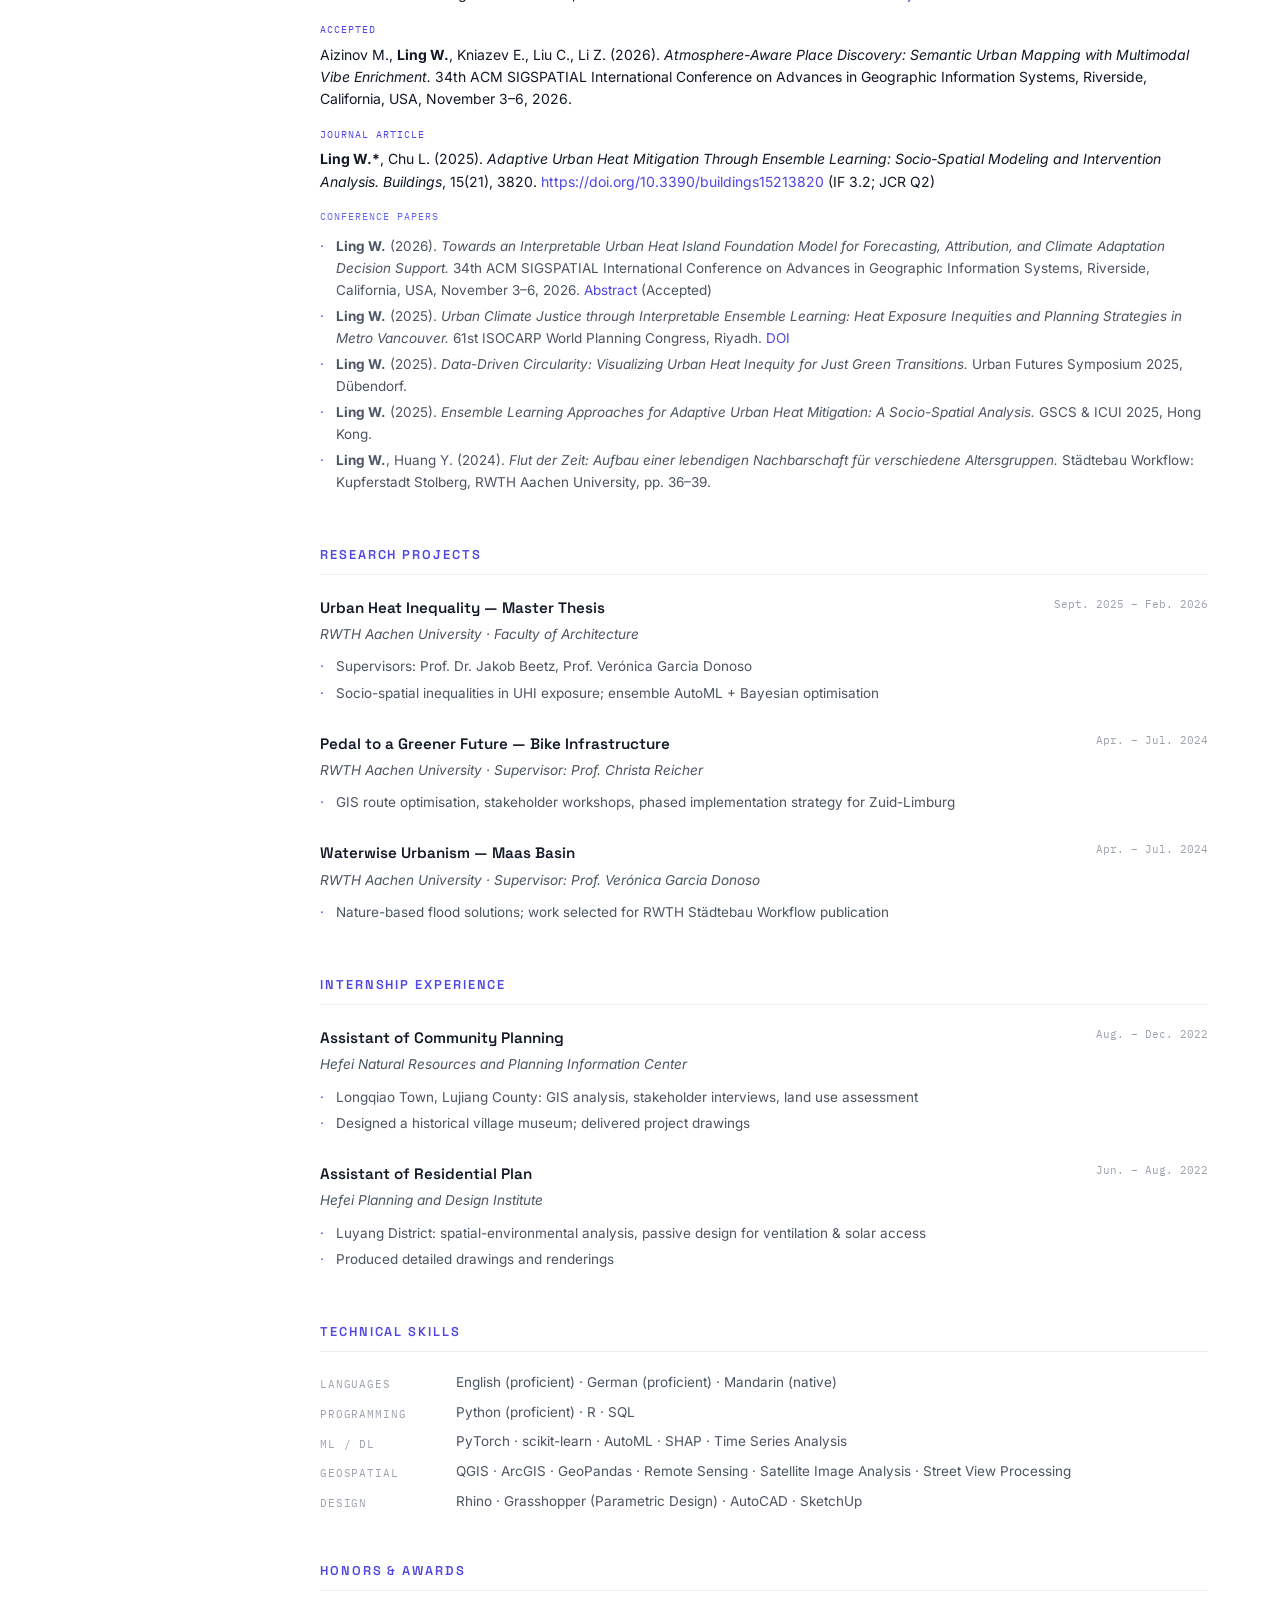
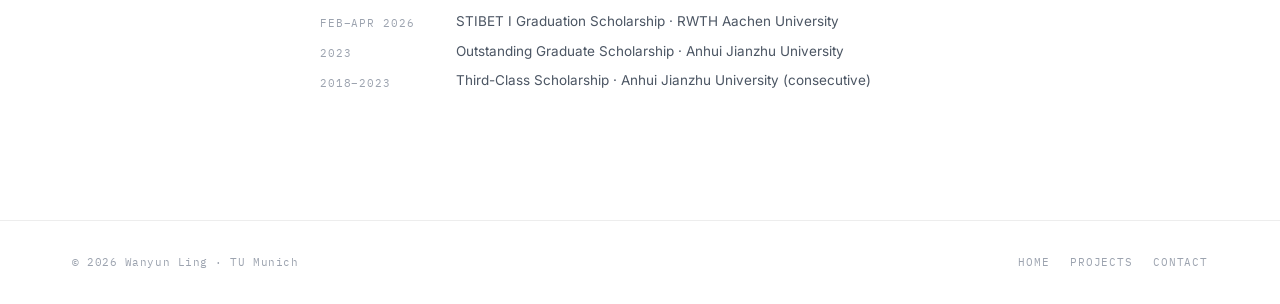
==== commit 3cc1e206: "Add accepted KDD 2027 UHI-Bench paper and project figures" ====
--- a/cv.html
+++ b/cv.html
@@ -126,6 +126,7 @@
               <h4>PhD Researcher — Multimodal Spatio-Temporal Data Mining</h4>
               <ul class="cv-bullets">
                 <li>Working on deep learning architectures for urban multimodal fusion (street-view, text, sensor data)</li>
+                <li>First-authored UHI-Bench, accepted as a poster at KDD 2027, Datasets and Benchmarks Track</li>
                 <li>Co-authored paper submitted to ACM SIGSPATIAL '26</li>
               </ul>
             </div>
@@ -149,6 +150,13 @@
         <!-- Publications ──────────────────────────────────────── -->
         <div class="cv-section" id="publications">
           <div class="cv-section-title">Publications</div>
+
+          <div style="margin-bottom: 1rem;" class="fade-in">
+            <div style="font-family: var(--font-mono); font-size: 0.62rem; color: var(--cyan); text-transform: uppercase; letter-spacing: 0.1em; margin-bottom: 0.3rem;">Accepted (Poster) · KDD 2027</div>
+            <p style="font-size: 0.875rem; color: var(--text); line-height: 1.6;">
+              <strong>Ling W.</strong>, Liu C., Xie Y., Xu A., Zeng Z., Li Z. (2027). <em>UHI-Bench: Benchmarking Dual-Source Urban Heat Island Modeling Across Cities in Diverse Climate Regimes.</em> KDD 2027, Datasets and Benchmarks Track. <a href="https://arxiv.org/abs/2608.23857" target="_blank" rel="noopener noreferrer">arXiv</a> · <a href="https://arxiv.org/pdf/2608.23857" target="_blank" rel="noopener noreferrer">PDF</a> · <a href="projects.html#uhi-bench">Project</a>
+            </p>
+          </div>
 
           <div style="margin-bottom: 1rem;" class="fade-in">
             <div style="font-family: var(--font-mono); font-size: 0.62rem; color: var(--cyan); text-transform: uppercase; letter-spacing: 0.1em; margin-bottom: 0.3rem;">Accepted</div>
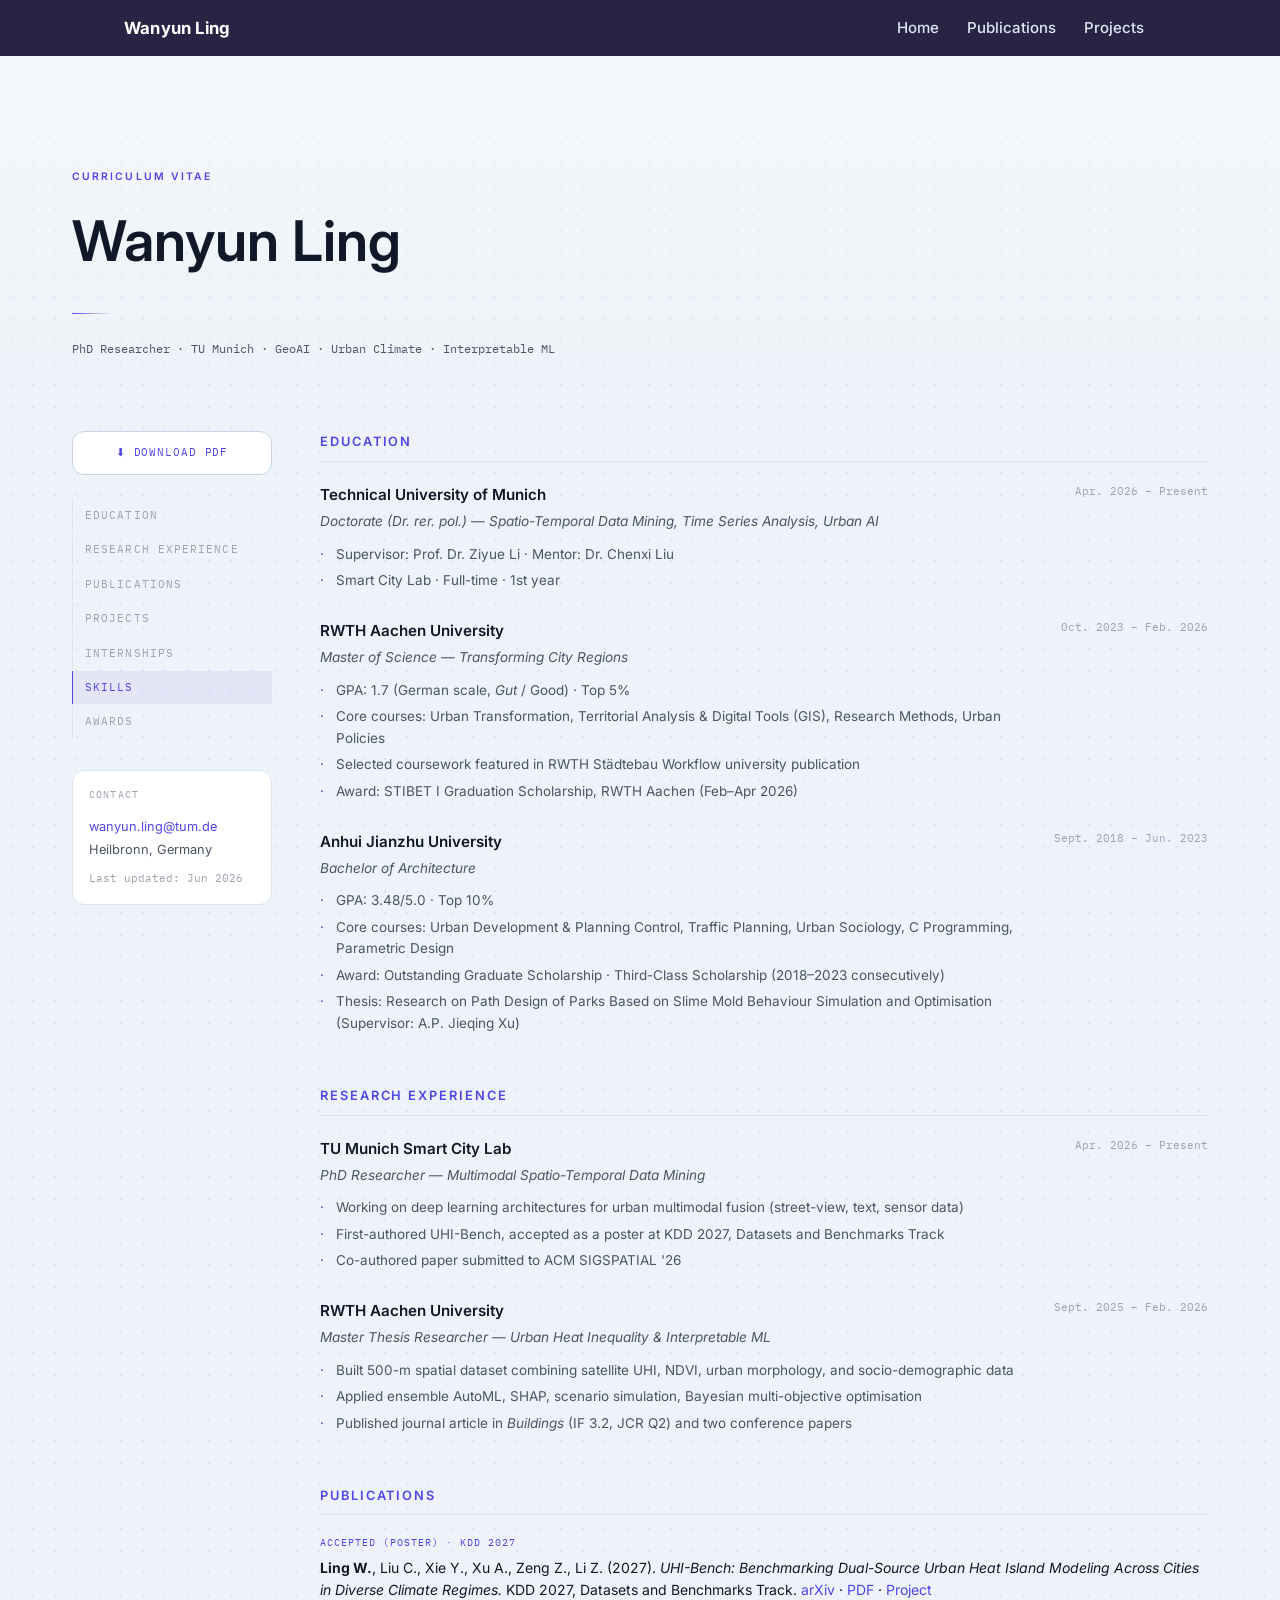
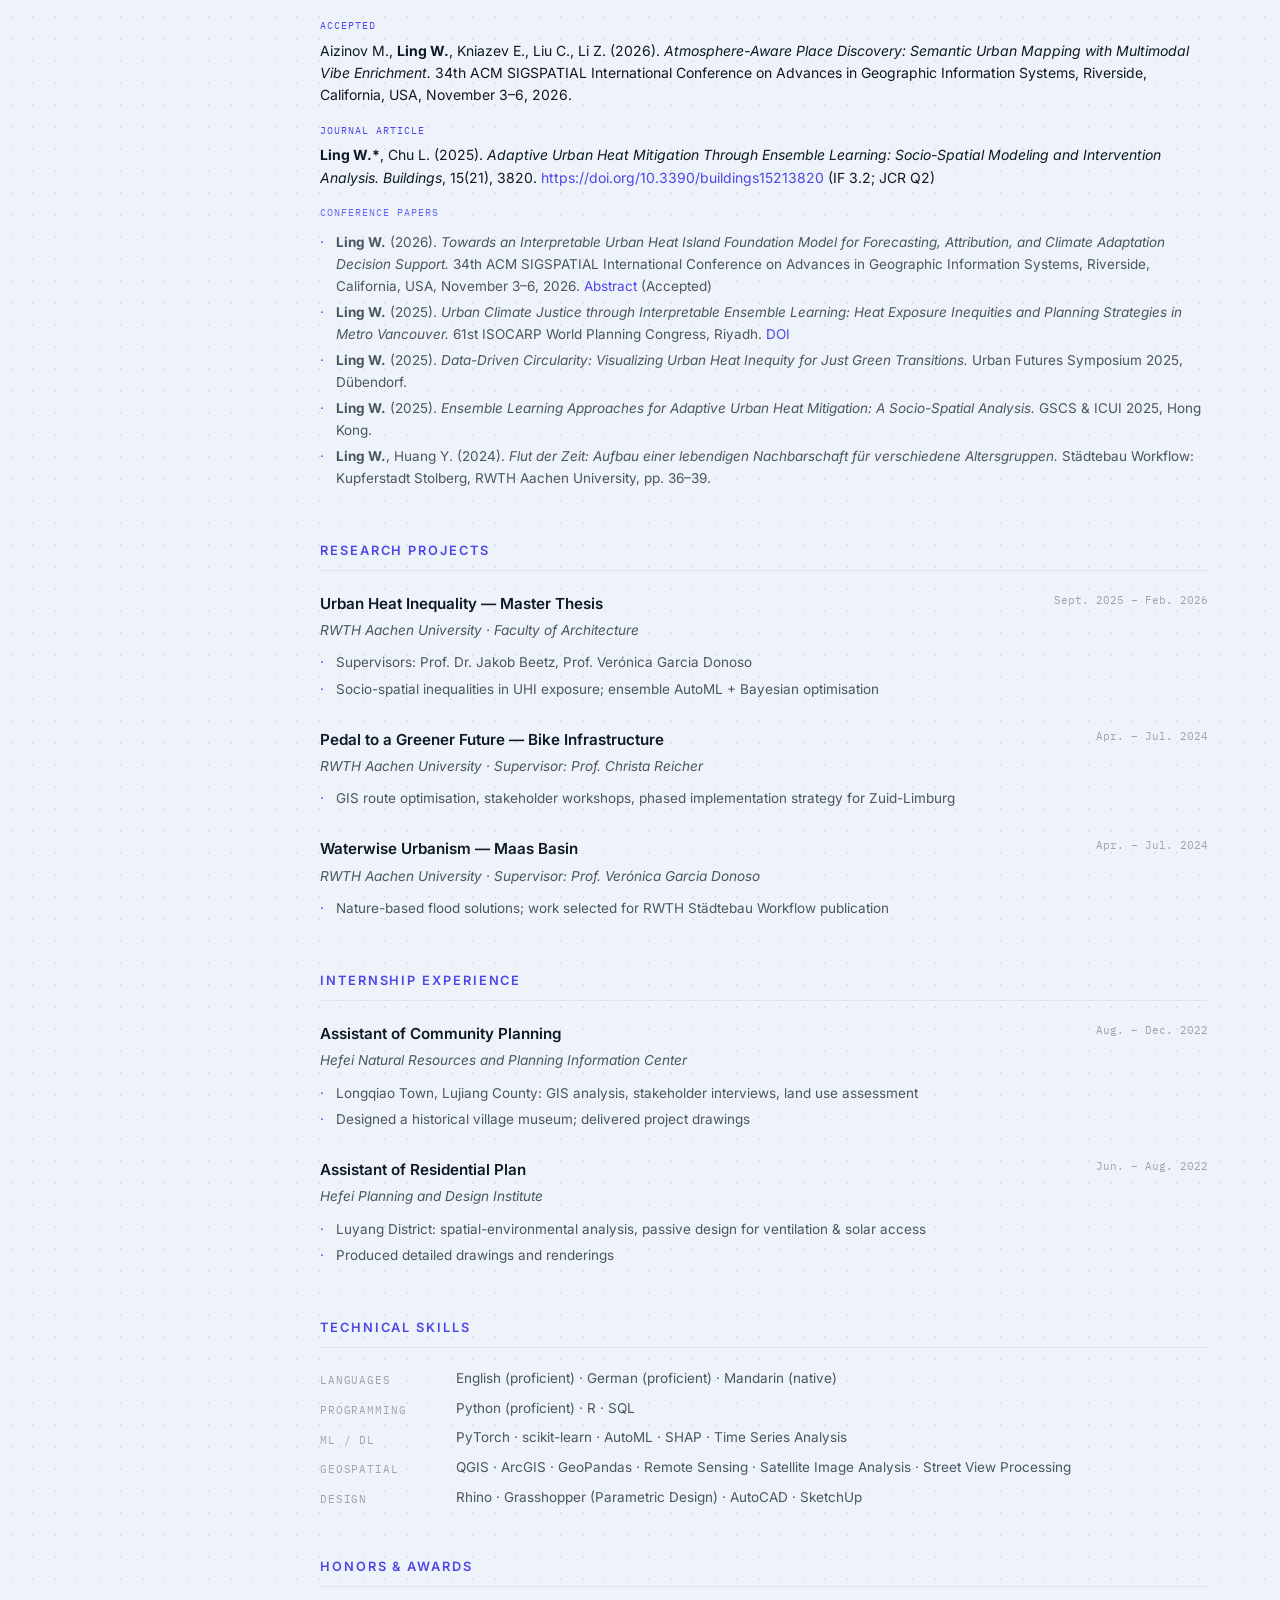
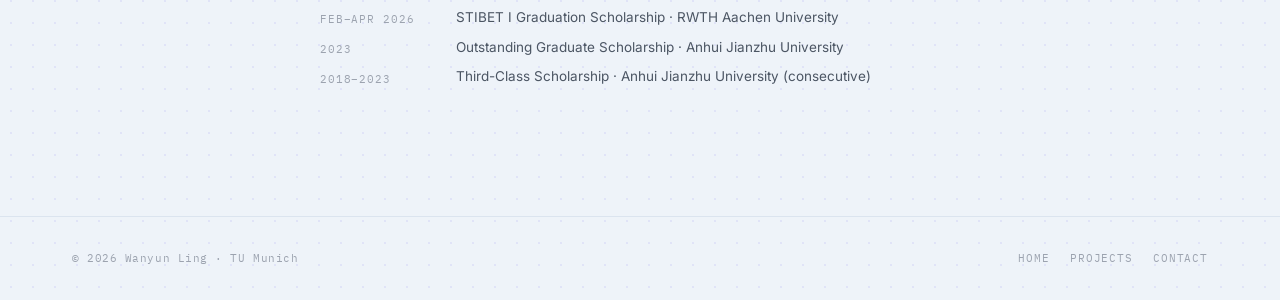
==== commit 025d7c99: "Redesign homepage: card layout, slate-blue palette, news section - New dark-indigo fixed nav (Home /" ====
--- a/cv.html
+++ b/cv.html
@@ -8,19 +8,13 @@
 </head>
 <body>
 
-<canvas id="bg-canvas"></canvas>
 
 <nav class="nav">
-  <div class="nav-logo">
-    <span class="nav-dot"></span>
-    Wanyun Ling
-    <span>/ PhD Researcher</span>
-  </div>
+  <a class="brand" href="index.html">Wanyun Ling</a>
   <ul class="nav-links">
     <li><a href="index.html">Home</a></li>
+    <li><a href="publications.html">Publications</a></li>
     <li><a href="projects.html">Projects</a></li>
-    <li><a href="index.html#publications">Publications</a></li>
-    <li><a href="cv.html" class="active">CV</a></li>
   </ul>
   <button class="nav-toggle" aria-label="Menu">
     <span></span><span></span><span></span>
--- a/css/style.css
+++ b/css/style.css
@@ -7,11 +7,11 @@
 
 /* ── Variables ─────────────────────────────────────────────── */
 :root {
-  --bg:        #ffffff;
-  --surface:   #f5f5f3;
-  --surface2:  #eceae6;
-  --border:    rgba(0, 0, 0, 0.07);
-  --border2:   rgba(0, 0, 0, 0.14);
+  --bg:        #eef3f9;
+  --surface:   #ffffff;
+  --surface2:  #e6edf7;
+  --border:    #dbe4ef;
+  --border2:   #c8d4e5;
 
   --cyan:      #4f46e5;
   --cyan-dim:  rgba(79, 70, 229, 0.07);
@@ -24,12 +24,15 @@
   --text-dim:  #9ca3af;
   --text-mono: #6366f1;
 
-  --font-head: 'Space Grotesk', sans-serif;
-  --font-body: 'Inter', sans-serif;
+  --font-head: 'Inter', system-ui, sans-serif;
+  --font-body: 'Inter', system-ui, sans-serif;
   --font-mono: 'IBM Plex Mono', monospace;
 
-  --nav-h: 60px;
-  --radius: 4px;
+  --nav-bg:    rgba(22, 20, 52, 0.92);
+  --nav-h: 56px;
+  --radius: 12px;
+  --shadow: 0 1px 2px rgba(30, 27, 75, 0.04), 0 8px 24px rgba(30, 27, 75, 0.06);
+  --maxw: 1080px;
   --transition: 0.25s ease;
 }
 
@@ -88,14 +91,22 @@
   top: 0; left: 0; right: 0;
   height: var(--nav-h);
   z-index: 100;
-  background: rgba(255, 255, 255, 0.92);
-  backdrop-filter: blur(16px);
-  border-bottom: 1px solid var(--border);
+  background: var(--nav-bg);
+  backdrop-filter: saturate(140%) blur(8px);
+  -webkit-backdrop-filter: saturate(140%) blur(8px);
   display: flex;
   align-items: center;
   justify-content: space-between;
-  padding: 0 2rem;
-}
+  padding: 0 max(24px, calc((100vw - var(--maxw)) / 2 + 24px));
+}
+
+.nav .brand {
+  color: #fff;
+  font-weight: 700;
+  font-size: 1.05rem;
+  letter-spacing: .2px;
+}
+.nav .brand:hover { color: #fff; }
 
 .nav-logo {
   font-family: var(--font-head);
@@ -122,40 +133,23 @@
 }
 
 .nav-links a {
-  font-family: var(--font-mono);
-  font-size: 0.72rem;
-  font-weight: 400;
-  color: var(--text-sub);
-  letter-spacing: 0.08em;
-  text-transform: uppercase;
-  padding: 0.4rem 0.75rem;
-  border-radius: var(--radius);
-  position: relative;
-  transition: color var(--transition);
-}
-
-.nav-links a::after {
-  content: '';
-  position: absolute;
-  bottom: 2px; left: 50%; right: 50%;
-  height: 1px;
-  background: var(--cyan);
-  transition: left var(--transition), right var(--transition);
-}
-
-.nav-links a:hover,
+  font-family: var(--font-body);
+  font-size: 0.94rem;
+  font-weight: 500;
+  color: #e4e5f7;
+  padding: 7px 12px;
+  border-radius: 8px;
+  transition: background var(--transition), color var(--transition);
+}
+
+.nav-links a:hover {
+  background: rgba(255, 255, 255, 0.08);
+  color: #fff;
+}
+
 .nav-links a.active {
-  color: var(--text);
-}
-
-.nav-links a:hover::after,
-.nav-links a.active::after {
-  left: 0.75rem; right: 0.75rem;
-}
-
-.nav-links a.active {
-  color: var(--cyan);
-  font-weight: 500;
+  background: rgba(255, 255, 255, 0.14);
+  color: #fff;
 }
 
 .nav-dot {
@@ -176,6 +170,8 @@
 /* Hamburger */
 .nav-toggle {
   display: none;
+  background: none;
+  border: 0;
   flex-direction: column;
   gap: 4px;
   cursor: pointer;
@@ -185,7 +181,7 @@
 .nav-toggle span {
   display: block;
   width: 22px; height: 1.5px;
-  background: var(--text);
+  background: #fff;
   transition: var(--transition);
 }
 
@@ -1267,10 +1263,9 @@
     position: absolute;
     top: var(--nav-h);
     left: 0; right: 0;
-    background: var(--surface);
-    border-bottom: 1px solid var(--border);
-    padding: 1rem;
-    gap: 0;
+    background: #161434;
+    padding: 0.75rem 1rem 1rem;
+    gap: 0.25rem;
   }
   .nav-toggle { display: flex; }
 
@@ -1292,3 +1287,215 @@
   .stats-row { grid-template-columns: 1fr; }
   .card-grid { grid-template-columns: 1fr; }
 }
+
+/* ============================================================
+   Redesign (2026-11) — card layout inspired by academic homepages
+   ============================================================ */
+#bg-canvas { display: none; }
+
+/* Compact hero with cropped banner */
+.hero-banner {
+  position: relative;
+  overflow: hidden;
+  background: #161434;
+  padding: calc(var(--nav-h) + 3rem) 24px 4rem;
+}
+.hero-banner .hero-bg {
+  position: absolute; inset: 0;
+  background-size: cover;
+  background-position: center;
+  opacity: .5;
+  filter: grayscale(100%) contrast(1.1);
+}
+.hero-banner::after {
+  content: "";
+  position: absolute; inset: 0;
+  background: linear-gradient(180deg, rgba(22,20,52,.72) 0%, rgba(60,55,160,.35) 50%, var(--bg) 100%);
+}
+.hero-banner-inner {
+  position: relative; z-index: 1;
+  max-width: var(--maxw); margin: 0 auto;
+}
+.hero-banner .hero-tag { color: #fff; margin-bottom: 1rem; }
+.hero-banner .hero-tag::before { background: #a5b4fc; }
+.hero-banner .hero-role {
+  color: #dfe1f7;
+  font-size: clamp(0.8rem, 1.6vw, 1rem);
+  min-height: 1.6em;
+  margin-bottom: 0;
+}
+.hero-banner .cursor { background: #a5b4fc; }
+
+/* Page layout */
+.page-main {
+  max-width: var(--maxw);
+  margin: -1.5rem auto 0;
+  padding: 0 24px 40px;
+  position: relative; z-index: 2;
+}
+.card-block {
+  background: var(--surface);
+  border: 1px solid var(--border);
+  border-radius: var(--radius);
+  box-shadow: var(--shadow);
+  padding: 26px 30px;
+  margin-bottom: 20px;
+}
+.card-block.flush { padding: 0; overflow: hidden; }
+.card-block.flush > .card-title { padding: 18px 24px 0; }
+.card-title {
+  display: flex; align-items: center; gap: 10px;
+  font-family: var(--font-head);
+  font-size: 1.05rem; font-weight: 700;
+  margin-bottom: 14px;
+}
+.card-title .more { font-size: .85rem; font-weight: 600; }
+.card-title .ico { color: var(--cyan); }
+.sub-title { font-size: 1rem; font-weight: 700; margin-bottom: 10px; }
+.grid-2 { display: grid; grid-template-columns: 1fr 1fr; gap: 0 40px; }
+
+/* About card */
+.about-card {
+  display: grid;
+  grid-template-columns: 1fr 170px;
+  gap: 32px;
+  align-items: start;
+}
+.about-card h1 {
+  font-size: 2.25rem; font-weight: 700; letter-spacing: -.5px; line-height: 1.2;
+}
+.about-card h1 small { font-size: 1.35rem; font-weight: 500; color: var(--text-sub); margin-left: 6px; }
+.about-role { color: var(--cyan); font-weight: 600; margin: 6px 0 14px; }
+.about-card p { margin-bottom: 10px; text-align: justify; font-size: .95rem; line-height: 1.75; }
+.focus-list { margin: 4px 0 12px 20px; list-style: decimal; font-size: .92rem; }
+.focus-list li { margin-bottom: 6px; }
+.focus-list li::marker { font-weight: 700; color: var(--cyan); }
+.focus-list span { color: var(--text-sub); }
+.chips-row { display: flex; flex-wrap: wrap; gap: 6px; margin-top: 10px; }
+.pill {
+  font-size: .78rem; font-weight: 500; color: var(--cyan);
+  background: var(--cyan-dim); padding: 2px 10px; border-radius: 999px;
+}
+.pill.accent { background: var(--cyan); color: #fff; }
+.tl, .plain-list, .nav-links { list-style: none; }
+.avatar {
+  width: 100%; height: auto; aspect-ratio: 1 / 1;
+  object-fit: cover; object-position: 50% 30%;
+  border-radius: 10px; border: 4px solid #fff;
+  box-shadow: var(--shadow);
+}
+.contact-links { display: flex; flex-direction: column; gap: 6px; margin-top: 14px; font-size: .85rem; }
+.contact-links a { display: inline-flex; align-items: center; gap: 8px; font-weight: 500; word-break: break-all; }
+.contact-links .ico { width: 16px; text-align: center; font-size: .8rem; }
+
+/* Timeline / plain lists */
+.tl li { margin-bottom: 10px; }
+.tl-title { font-weight: 600; font-size: .92rem; }
+.tl-row { display: flex; justify-content: space-between; gap: 16px; font-size: .84rem; color: var(--text-sub); }
+.tl-row em { white-space: nowrap; font-style: italic; }
+.plain-list li { display: flex; justify-content: space-between; gap: 16px; padding: 3px 0; font-size: .88rem; }
+.plain-list em { white-space: nowrap; color: var(--text-sub); }
+
+/* Publication / project rows with thumbnail */
+.row-item {
+  display: grid;
+  grid-template-columns: 220px 1fr;
+  gap: 22px;
+  padding: 18px 24px;
+  border-top: 1px solid var(--border);
+  color: inherit;
+}
+.row-item:first-of-type { border-top: 0; }
+a.row-item:hover { background: var(--surface2); }
+.row-thumb {
+  border-radius: 8px; overflow: hidden;
+  aspect-ratio: 16 / 10; background: #fff;
+  border: 1px solid var(--border);
+  position: relative;
+}
+.row-thumb img, .row-thumb video { width: 100%; height: 100%; object-fit: contain; }
+.row-thumb video { object-fit: cover; background: #000; pointer-events: none; }
+.video-badge {
+  position: absolute; bottom: .4rem; right: .5rem;
+  font-family: var(--font-mono); font-size: .55rem; letter-spacing: .1em;
+  background: rgba(0,0,0,.55); color: rgba(255,255,255,.8);
+  padding: .15rem .45rem; border-radius: 2px;
+}
+.row-body h3 { font-size: 1rem; font-weight: 600; line-height: 1.45; margin-bottom: 6px; color: var(--text); }
+.row-body h3 a { color: var(--text); }
+.row-body h3 a:hover { color: var(--cyan); }
+.row-kicker {
+  font-size: .68rem; font-weight: 600; letter-spacing: 1.2px;
+  text-transform: uppercase; color: var(--cyan); margin-bottom: 4px;
+}
+.row-authors { font-size: .84rem; color: var(--text-sub); }
+.row-authors strong { color: var(--text); font-weight: 600; }
+.row-venue { font-size: .84rem; font-style: italic; margin-top: 2px; }
+.row-desc { font-size: .86rem; color: var(--text-sub); margin-top: 4px; }
+.row-links { display: flex; flex-wrap: wrap; gap: 6px; margin-top: 8px; }
+.footnote-small { font-size: .78rem; color: var(--text-sub); padding: 0 24px; }
+
+/* Existing components, refreshed */
+.pub-item, .project-item, .cv-download { border-radius: var(--radius); }
+.pub-item, .project-item { background: var(--surface); box-shadow: var(--shadow); }
+.btn, .chip, .tag, .pub-link, .output-link, .chip--tag { font-family: var(--font-body); }
+.section-label, .hero-tag, .pub-year-label { font-family: var(--font-body); font-weight: 600; }
+
+/* ── Personal touches: map-grid paper, pin markers, coordinates ── */
+body {
+  background-color: var(--bg);
+  background-image: radial-gradient(rgba(79, 70, 229, 0.09) 1px, transparent 1px);
+  background-size: 22px 22px;
+}
+.card-block { position: relative; }
+.card-block::before {
+  content: "";
+  position: absolute; top: -1px; left: 28px;
+  width: 44px; height: 3px;
+  background: var(--cyan);
+  border-radius: 0 0 3px 3px;
+}
+.sub-title, .card-title {
+  font-family: var(--font-mono);
+  font-size: .74rem; font-weight: 500;
+  letter-spacing: .14em; text-transform: uppercase;
+  color: var(--text);
+}
+.sub-title::before {
+  content: "";
+  display: inline-block; width: 9px; height: 9px; margin-right: 9px;
+  border: 2px solid var(--cyan); border-radius: 50% 50% 50% 0;
+  transform: rotate(-45deg);
+  vertical-align: 1px;
+}
+.card-title .more { font-family: var(--font-body); text-transform: none; letter-spacing: 0; }
+.coord-badge {
+  display: inline-flex; align-items: center; gap: 8px; margin-top: 1.1rem;
+  font-family: var(--font-mono); font-size: .68rem; letter-spacing: .1em;
+  color: #c7d2fe; border: 1px solid rgba(165,180,252,.35);
+  padding: 3px 10px; border-radius: 999px; background: rgba(22,20,52,.35);
+}
+.coord-badge::before {
+  content: ""; width: 6px; height: 6px; border-radius: 50%;
+  background: #818cf8; box-shadow: 0 0 0 3px rgba(129,140,248,.25);
+}
+.news-list { max-height: 280px; overflow-y: auto; padding-right: 6px; }
+.news-list li {
+  display: grid; grid-template-columns: 84px 1fr; gap: 14px;
+  padding: 7px 0; font-size: .92rem; border-bottom: 1px dashed var(--border);
+}
+.news-list li:last-child { border-bottom: 0; }
+.news-list .when { font-family: var(--font-mono); font-size: .74rem; color: var(--cyan); padding-top: 2px; }
+.news-list .hl { background: var(--cyan-dim); border-radius: 4px; padding: 0 4px; font-weight: 600; }
+
+@media (max-width: 768px) {
+  .grid-2 { grid-template-columns: 1fr; gap: 22px 0; }
+  .news-list li { grid-template-columns: 70px 1fr; gap: 10px; }
+  .plain-list li, .tl-row { flex-direction: column; gap: 0; }
+  .plain-list li { padding: 6px 0; }
+  .about-card { grid-template-columns: 1fr; }
+  .about-card .side { order: -1; display: grid; grid-template-columns: 110px 1fr; gap: 16px; align-items: start; }
+  .row-item { grid-template-columns: 1fr; }
+  .page-main { padding: 0 16px 32px; }
+  .card-block { padding: 20px; }
+}
